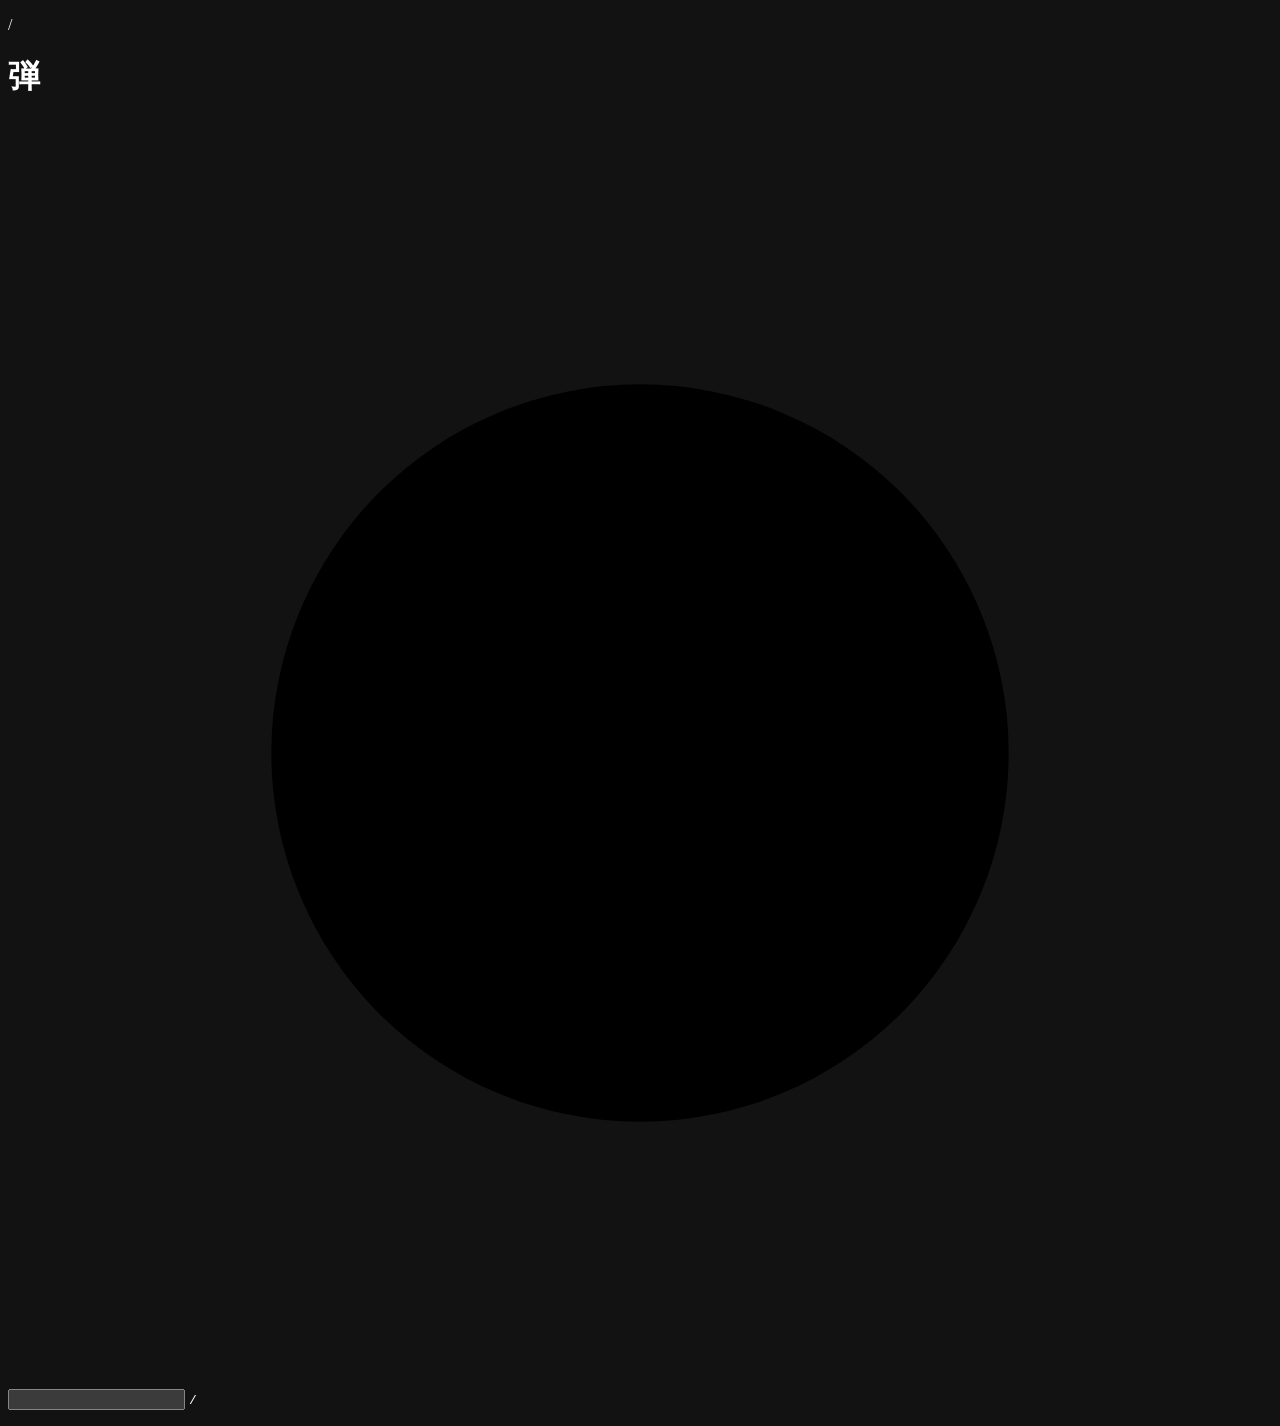
==== wiki.html @ c0fb2116 "feat: wiki page with search, category filter and sticky TOC" ====
<!doctype html>
<html lang="id">
<head>
<meta charset="utf-8">
<meta name="viewport" content="width=device-width, initial-scale=1">
<title>Wiki · Sasaki Stopped a Bullet</title>
<meta name="description" content="Wiki fan Sasaki Stopped a Bullet: tema, simbolisme, trivia, produksi, dan hubungannya dengan karya Tatsuki Fujimoto lain.">
<meta name="theme-color" content="#07070a">
<meta name="color-scheme" content="dark">
<meta property="og:title" content="Wiki · 佐々木くんが銃弾止めた">
<meta property="og:image" content="assets/img/kv-1080.webp">
<link rel="icon" href="assets/favicon.svg" type="image/svg+xml">
<link rel="preconnect" href="https://fonts.googleapis.com">
<link rel="preconnect" href="https://fonts.gstatic.com" crossorigin>
<link href="https://fonts.googleapis.com/css2?family=Barlow+Condensed:wght@600;700;800&family=Barlow:ital,wght@0,400;0,500;0,600;1,400&family=Dela+Gothic+One&family=JetBrains+Mono:wght@500&display=swap" rel="stylesheet">
<link rel="stylesheet" href="css/style.css?v=2">
<script type="module" src="js/main.js?v=2"></script>
</head>
<body data-page="wiki" data-spoiler="0">

<div id="chrome-top"></div>

<main id="main" class="wiki">
  <header class="wiki__hero">
    <div class="wrap">
      <p class="eyebrow"><a href="index.html" data-i18n="wiki.back"></a> / <span data-i18n="wiki.label"></span></p>
      <h1 class="h1"><span data-i18n="wiki.title"></span> <span class="wiki__jp" lang="ja" aria-hidden="true">弾</span></h1>
      <p class="sec-head__lede" data-i18n="wiki.lede"></p>
      <div class="wsearch" role="search">
        <label class="sr-only" for="q" data-i18n="wiki.search"></label>
        <svg viewBox="0 0 24 24" aria-hidden="true"><circle cx="12" cy="12" r="7"/><path d="M12 2v5M12 17v5M2 12h5M17 12h5"/></svg>
        <input id="q" type="search" autocomplete="off" spellcheck="false" data-i18n-attr="placeholder:wiki.searchPh">
        <kbd aria-hidden="true">/</kbd>
      </div>
      <div class="chips" id="chips" role="group"></div>
      <p class="wiki__count muted" id="count" aria-live="polite"></p>
    </div>
  </header>

  <div class="wrap wiki__layout">
    <aside class="wtoc" aria-labelledby="toc-h">
      <p class="eyebrow" id="toc-h" data-i18n="wiki.toc"></p>
      <ol id="toc"></ol>
    </aside>
    <div class="wiki__articles" id="articles"></div>
  </div>
</main>

<div id="chrome-bottom"></div>
<noscript><p style="padding:2rem;color:#fff;background:#000">Situs ini membutuhkan JavaScript. This site needs JavaScript.</p></noscript>
</body>
</html>
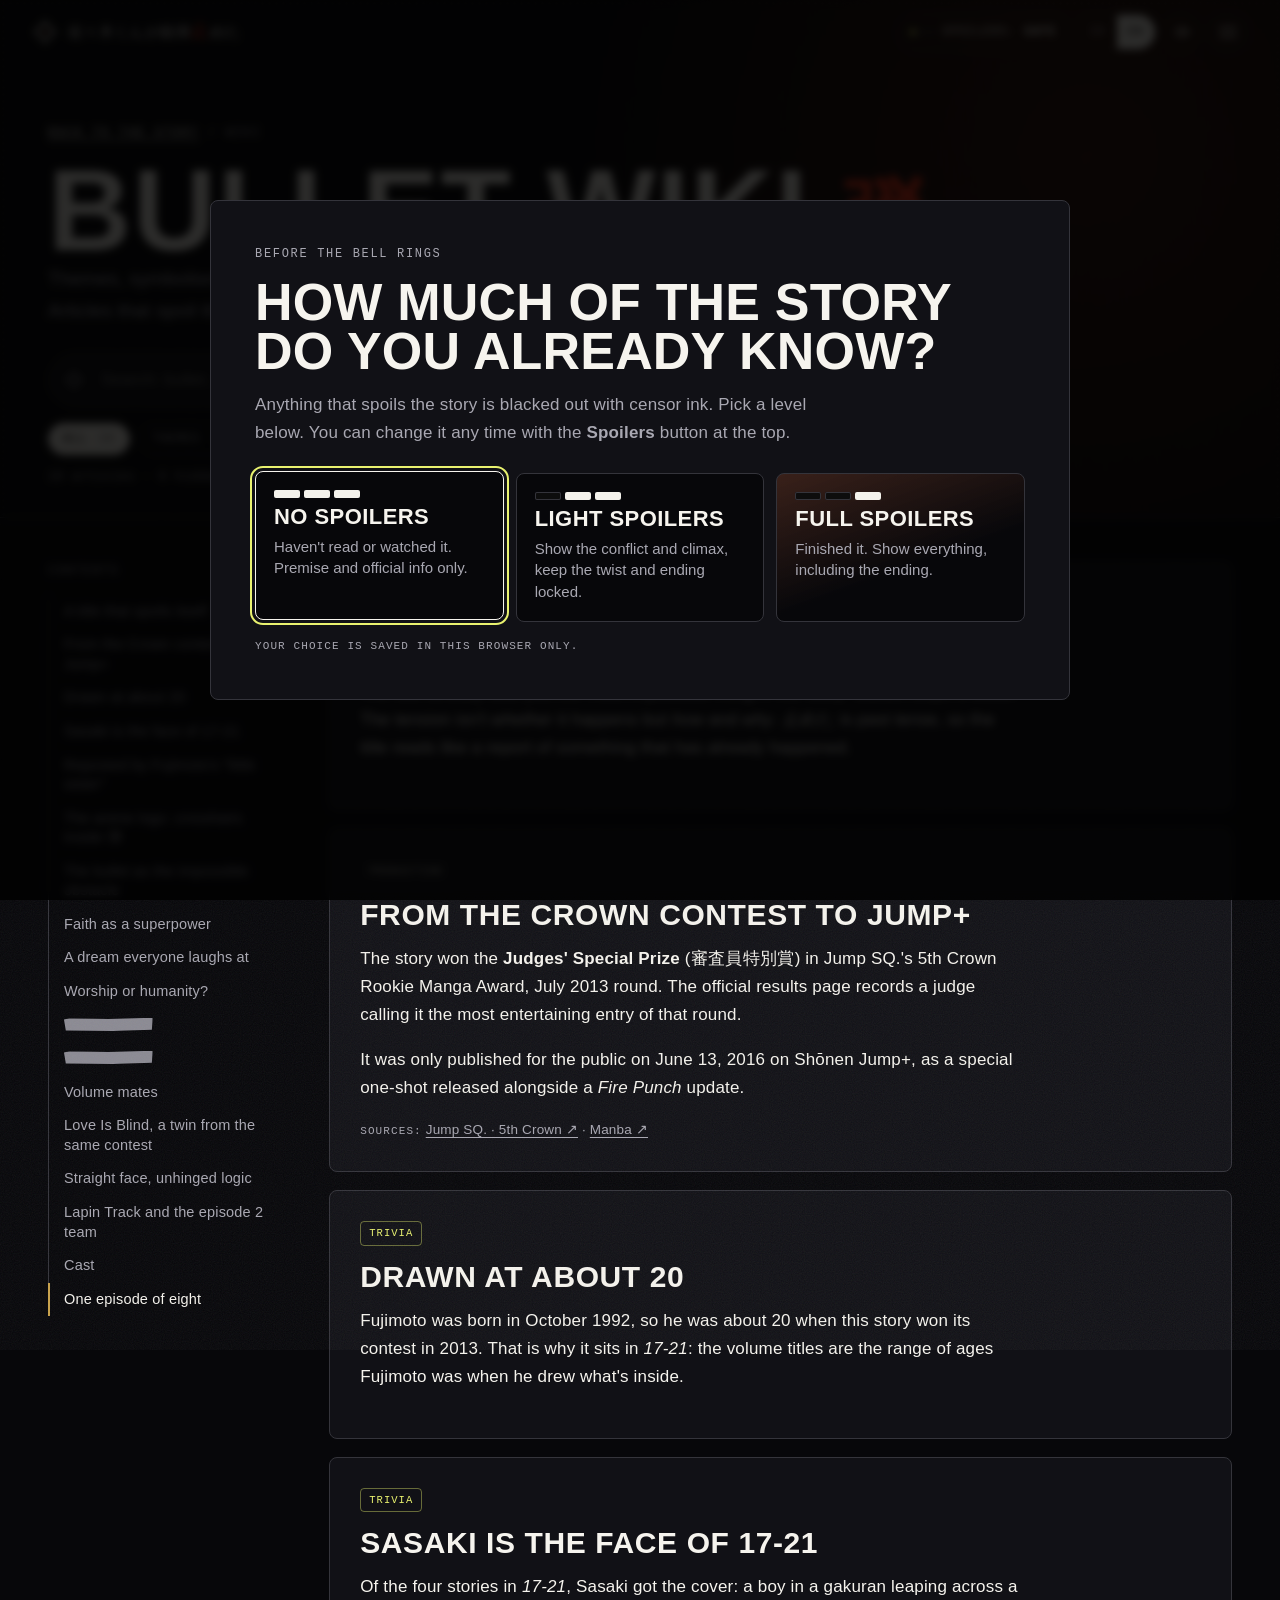
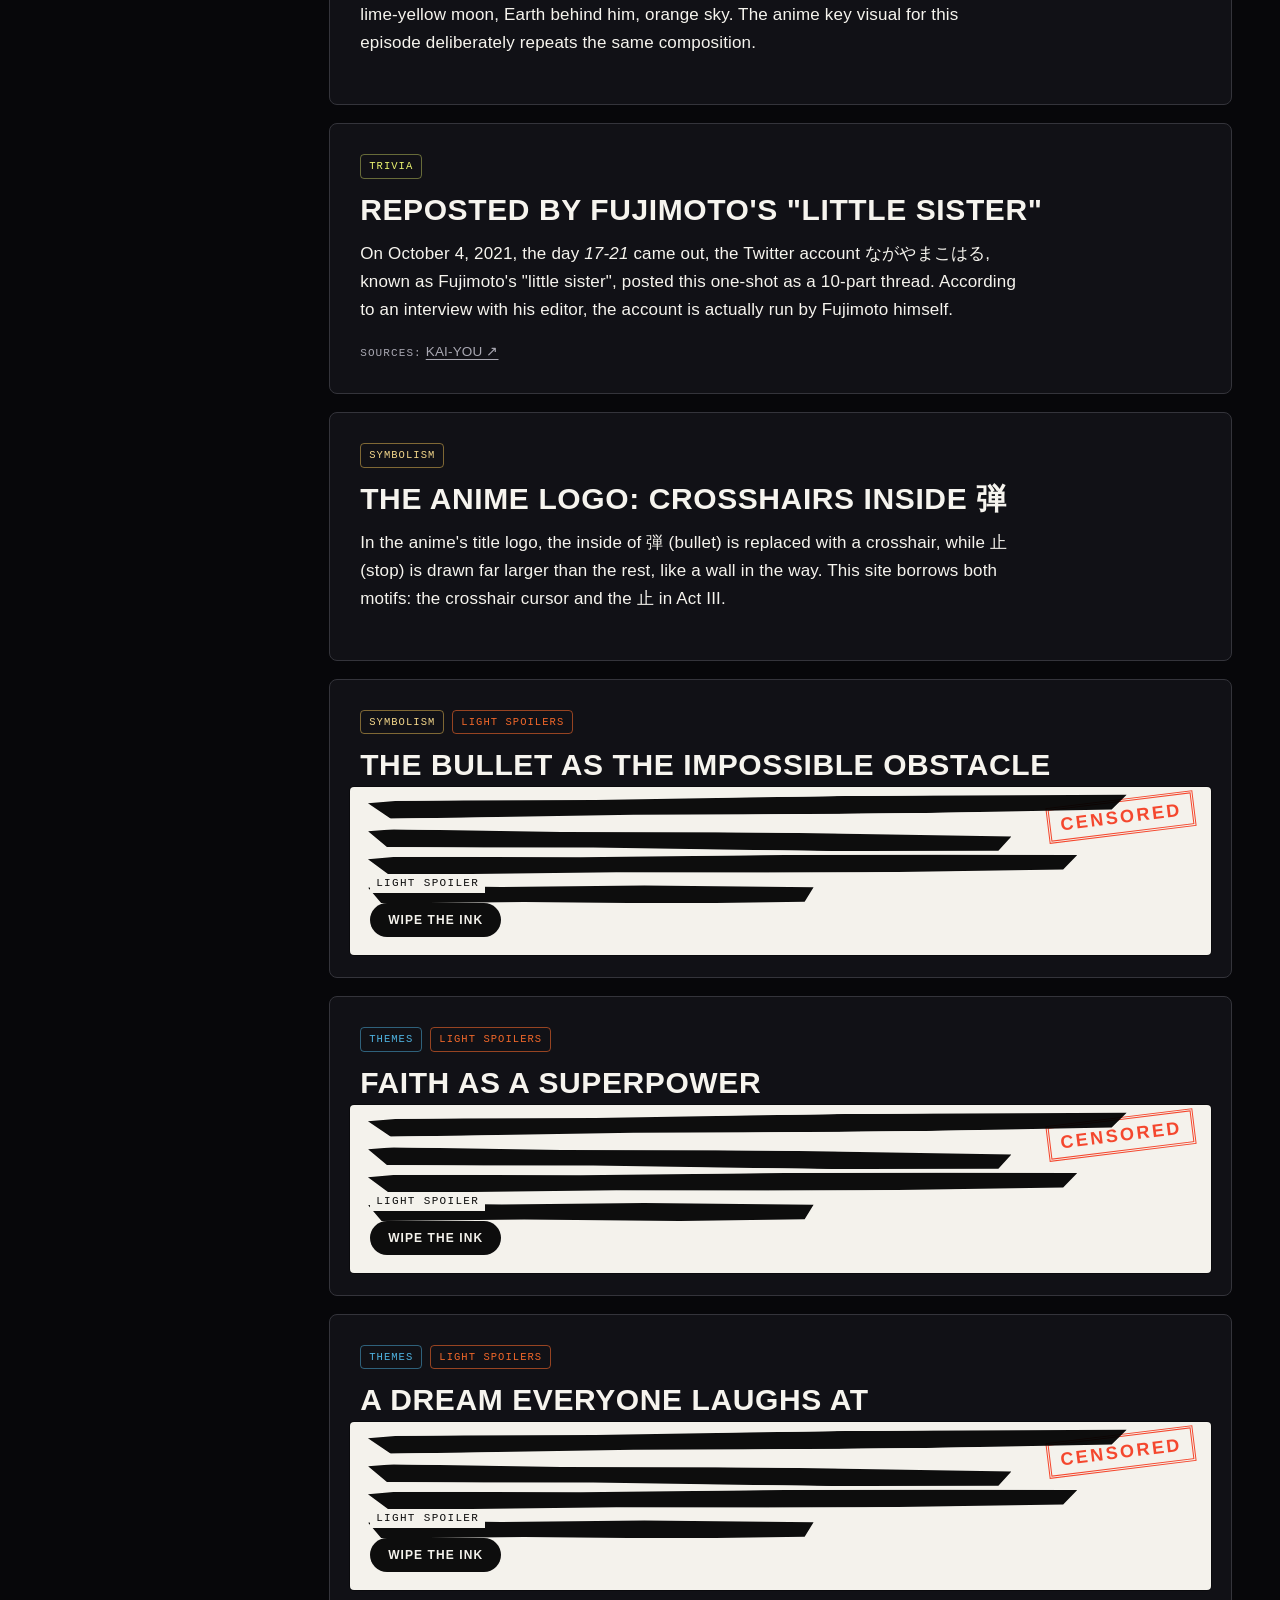
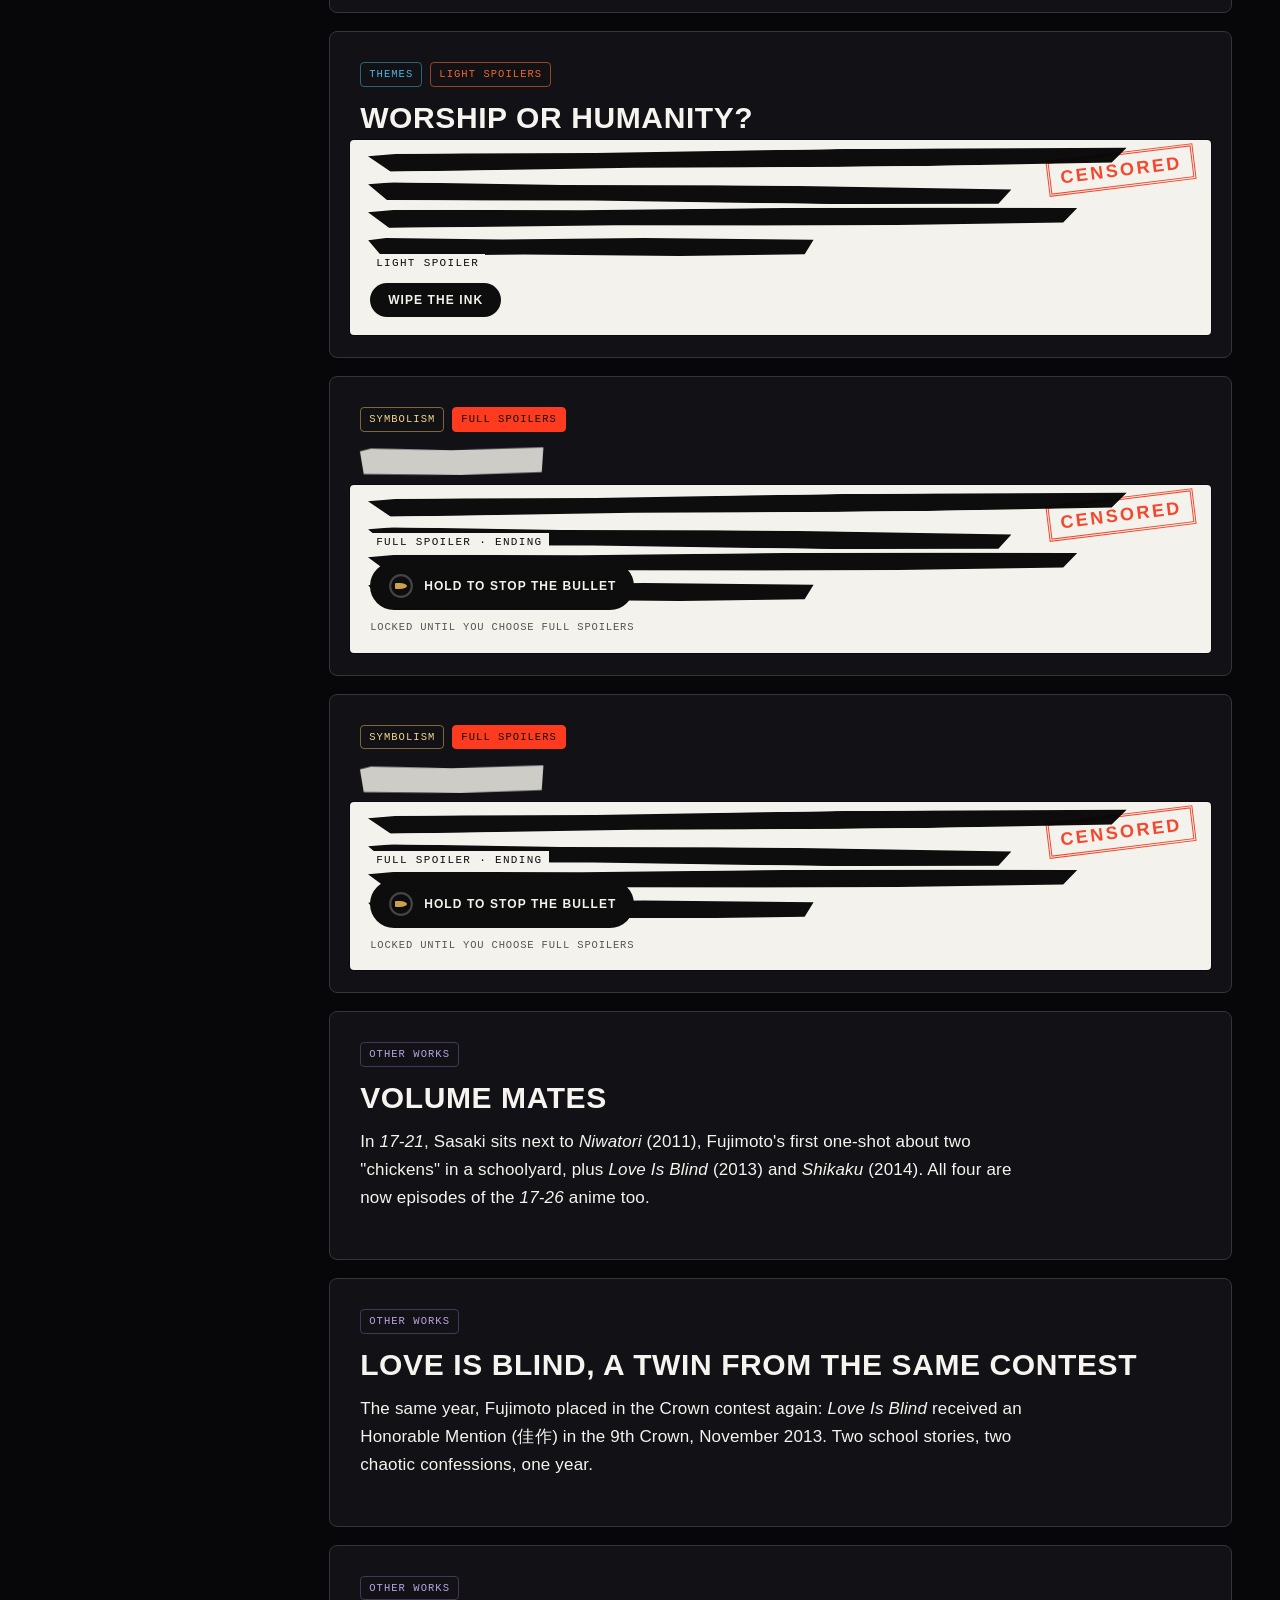
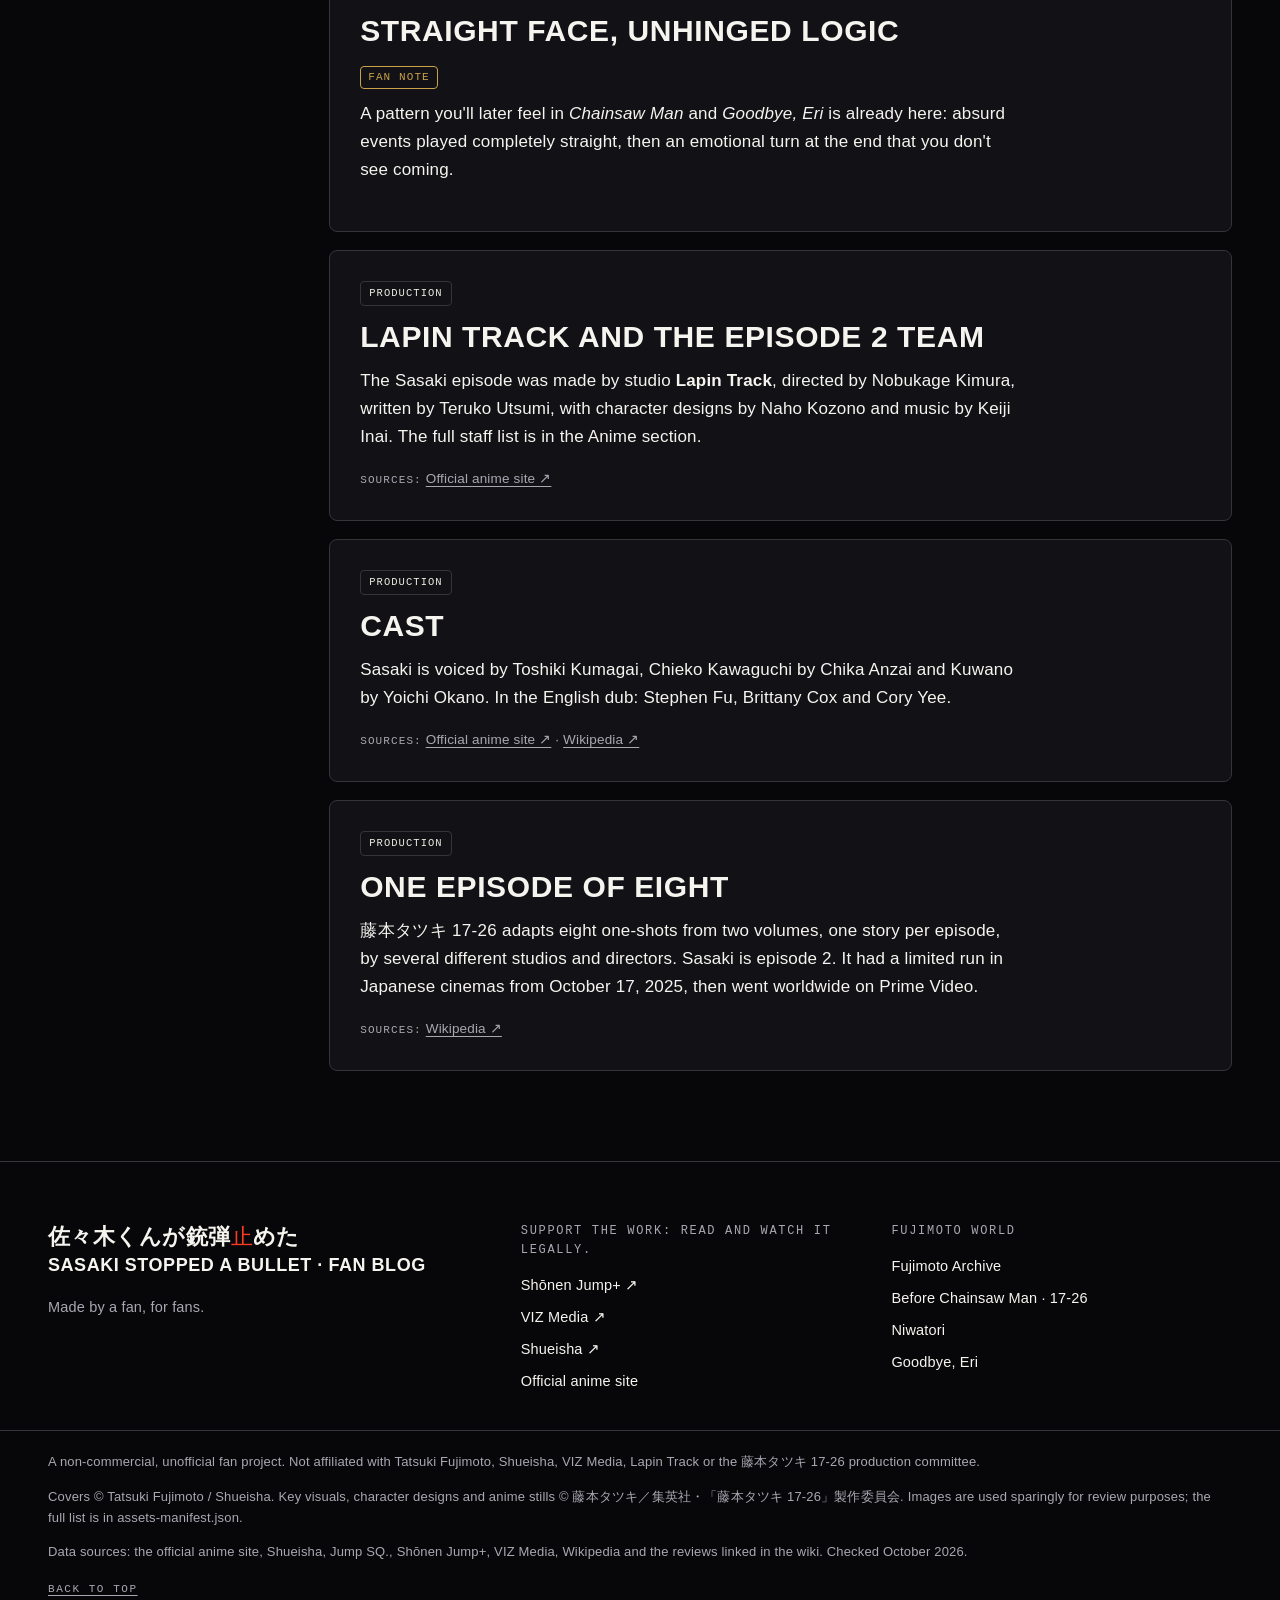
==== commit 3ab3298a: "feat: fill scene strip with official anime press stills" ====
--- a/wiki.html
+++ b/wiki.html
@@ -13,8 +13,8 @@
 <link rel="preconnect" href="https://fonts.googleapis.com">
 <link rel="preconnect" href="https://fonts.gstatic.com" crossorigin>
 <link href="https://fonts.googleapis.com/css2?family=Barlow+Condensed:wght@600;700;800&family=Barlow:ital,wght@0,400;0,500;0,600;1,400&family=Dela+Gothic+One&family=JetBrains+Mono:wght@500&display=swap" rel="stylesheet">
-<link rel="stylesheet" href="css/style.css?v=2">
-<script type="module" src="js/main.js?v=2"></script>
+<link rel="stylesheet" href="css/style.css?v=3">
+<script type="module" src="js/main.js?v=3"></script>
 </head>
 <body data-page="wiki" data-spoiler="0">
 
--- a/css/style.css
+++ b/css/style.css
@@ -0,0 +1,881 @@
+/* =====================================================================
+   Sasaki Stopped a Bullet · fan blog
+   Design: DESIGN.md (SpaceX base + 17-21 cover palette, "one bullet")
+   ===================================================================== */
+
+/* ---------- tokens ---------- */
+:root {
+  --night: #07070a;
+  --night-soft: #111116;
+  --night-2: #18181f;
+  --hairline: #34343b;
+  --white: #f6f4ee;
+  --mute: #a9a8b2;
+  --chalkboard: #1f3a2e;
+  --chalkboard-2: #183126;
+  --chalk: #ecebdf;
+  --orange: #f0672a;
+  --orange-deep: #d9541c;
+  --moon: #e9f26f;
+  --earth-blue: #4fb2e0;
+  --earth-green: #4c9a3a;
+  --gakuran: #4b3a63;
+  --brass: #c9a24a;
+  --brass-hi: #f3d68a;
+  --flash: #ff3b1f;
+  --ink: #0d0d0d;
+  --paper: #f4f2ec;
+
+  --f-display: "Barlow Condensed", "Arial Narrow", Arial, sans-serif;
+  --f-body: "Barlow", Arial, Verdana, sans-serif;
+  --f-jp: "Dela Gothic One", "Hiragino Kaku Gothic ProN", "Yu Gothic", sans-serif;
+  --f-jp-text: "Hiragino Sans", "Yu Gothic UI", "Yu Gothic", Meiryo, "Noto Sans JP", sans-serif;
+  --f-mono: "JetBrains Mono", ui-monospace, Consolas, monospace;
+
+  --ease: cubic-bezier(.2, .7, .2, 1);
+  --header-h: 64px;
+  --wrap: 1200px;
+  --pad: clamp(20px, 5vw, 48px);
+
+  /* custom cursors: crosshair (default) and reticle-with-dot (interactive) */
+  --cur: url("data:image/svg+xml,%3Csvg xmlns='http://www.w3.org/2000/svg' width='32' height='32' viewBox='0 0 32 32'%3E%3Cg fill='none' stroke='%23000' stroke-width='3.5'%3E%3Ccircle cx='16' cy='16' r='8'/%3E%3Cpath d='M16 2v8M16 22v8M2 16h8M22 16h8'/%3E%3C/g%3E%3Cg fill='none' stroke='%23fff' stroke-width='1.5'%3E%3Ccircle cx='16' cy='16' r='8'/%3E%3Cpath d='M16 2v8M16 22v8M2 16h8M22 16h8'/%3E%3C/g%3E%3C/svg%3E") 16 16, crosshair;
+  --cur-hot: url("data:image/svg+xml,%3Csvg xmlns='http://www.w3.org/2000/svg' width='32' height='32' viewBox='0 0 32 32'%3E%3Cg fill='none' stroke='%23000' stroke-width='3.5'%3E%3Ccircle cx='16' cy='16' r='10'/%3E%3Cpath d='M16 1v6M16 25v6M1 16h6M25 16h6'/%3E%3C/g%3E%3Cg fill='none' stroke='%23e9f26f' stroke-width='1.6'%3E%3Ccircle cx='16' cy='16' r='10'/%3E%3Cpath d='M16 1v6M16 25v6M1 16h6M25 16h6'/%3E%3C/g%3E%3Ccircle cx='16' cy='16' r='2.6' fill='%23ff3b1f' stroke='%23000'/%3E%3C/svg%3E") 16 16, pointer;
+}
+
+/* ---------- base ---------- */
+*, *::before, *::after { box-sizing: border-box; }
+html { -webkit-text-size-adjust: 100%; scroll-behavior: smooth; scroll-padding-top: calc(var(--header-h) + 12px); }
+@media (pointer: fine) { html { cursor: var(--cur); } a, button, [role="tab"], label, summary, .cmp__range { cursor: var(--cur-hot); } }
+body {
+  margin: 0; background: var(--night); color: var(--white);
+  font: 400 17px/1.65 var(--f-body); letter-spacing: .01em;
+  overflow-x: hidden; text-rendering: optimizeLegibility; -webkit-font-smoothing: antialiased;
+}
+img { max-width: 100%; height: auto; display: block; }
+a { color: inherit; text-decoration-thickness: 1px; text-underline-offset: 3px; }
+button { font: inherit; color: inherit; background: none; border: 0; padding: 0; }
+h1, h2, h3, h4 { margin: 0; font-weight: 700; }
+p { margin: 0 0 1em; }
+dialog { color: inherit; }
+::selection { background: var(--moon); color: var(--ink); }
+:focus-visible { outline: 2px solid var(--moon); outline-offset: 3px; border-radius: 2px; }
+[lang="ja"] { font-family: var(--f-jp-text); letter-spacing: .02em; }
+/* display Japanese (logo, SFX, numerals) uses Dela Gothic One; inline text uses system JP fonts */
+.logo, .brand__jp, .sfx, .act__num [lang="ja"], .panel__sfx, .freeze__stop, .board__l1, .wiki__jp, .foot__brand [lang="ja"], .intro [lang="ja"] { font-family: var(--f-jp); }
+html.intro-on body { overflow: hidden; }
+html.js:not(.is-ready) main { visibility: hidden; }
+
+.sr-only { position: absolute; width: 1px; height: 1px; overflow: hidden; clip: rect(0 0 0 0); white-space: nowrap; }
+.skip { position: fixed; left: 12px; top: -60px; z-index: 300; background: var(--moon); color: var(--ink); padding: 10px 16px; font-weight: 700; border-radius: 4px; transition: top .2s; }
+.skip:focus { top: 12px; }
+.wrap { width: 100%; max-width: calc(var(--wrap) + var(--pad) * 2); margin-inline: auto; padding-inline: var(--pad); }
+.narrow { max-width: calc(760px + var(--pad) * 2); }
+.muted { color: var(--mute); }
+.small { font-size: 14px; }
+
+/* film grain over everything (static under reduced motion) */
+body::after {
+  content: ""; position: fixed; inset: -50%; z-index: 250; pointer-events: none; opacity: .075;
+  background-image: url("data:image/svg+xml,%3Csvg xmlns='http://www.w3.org/2000/svg' width='180' height='180'%3E%3Cfilter id='n'%3E%3CfeTurbulence type='fractalNoise' baseFrequency='.9' numOctaves='2' stitchTiles='stitch'/%3E%3C/filter%3E%3Crect width='100%25' height='100%25' filter='url(%23n)'/%3E%3C/svg%3E");
+  animation: grain 1s steps(4) infinite;
+}
+@keyframes grain { 0% { transform: translate(0, 0); } 25% { transform: translate(-3%, 2%); } 50% { transform: translate(2%, -3%); } 75% { transform: translate(-2%, -1%); } 100% { transform: translate(0, 0); } }
+
+/* ---------- type ---------- */
+.eyebrow { font: 500 12px/1.6 var(--f-mono); letter-spacing: .14em; text-transform: uppercase; color: var(--mute); margin: 0 0 14px; }
+.eyebrow a { color: var(--white); }
+.h1, .h2 { font-family: var(--f-display); text-transform: uppercase; font-weight: 800; letter-spacing: .015em; line-height: .92; }
+.h1 { font-size: clamp(52px, 9vw, 128px); }
+.h2 { font-size: clamp(40px, 6.5vw, 92px); margin-bottom: 20px; }
+.h3 { font: 700 clamp(22px, 2.4vw, 30px)/1.1 var(--f-display); text-transform: uppercase; letter-spacing: .02em; margin-bottom: 12px; }
+.h4 { font: 500 12px/1.6 var(--f-mono); letter-spacing: .14em; text-transform: uppercase; color: var(--brass); margin: 40px 0 14px; }
+.sec-head { max-width: 860px; margin-bottom: 48px; }
+.sec-head__lede { font-size: clamp(17px, 1.5vw, 20px); color: var(--mute); max-width: 62ch; }
+.sec-head--big .h2 { font-size: clamp(52px, 10vw, 150px); }
+
+/* ghost pill (SpaceX) */
+.btn-ghost {
+  display: inline-flex; align-items: center; gap: 10px; padding: 17px 26px; border: 1px solid currentColor; border-radius: 32px;
+  font: 700 13px/1 var(--f-body); letter-spacing: .09em; text-transform: uppercase; text-decoration: none;
+  transition: background-color .25s, color .25s;
+}
+.btn-ghost:hover { background: var(--white); color: var(--ink); }
+.btn-ghost--sm { padding: 11px 18px; font-size: 12px; }
+
+/* reveal */
+html.js .reveal { opacity: 0; transform: translateY(24px); transition: opacity .6s var(--ease) var(--d, 0ms), transform .6s var(--ease) var(--d, 0ms); }
+html.js .reveal.is-in { opacity: 1; transform: none; }
+
+/* ---------- the bullet (pure CSS) ---------- */
+.bullet {
+  display: block; width: 46px; height: 15px; position: relative;
+  background: linear-gradient(180deg, var(--brass-hi) 0%, var(--brass) 45%, #8a6a22 100%);
+  border-radius: 2px 60% 60% 2px / 2px 50% 50% 2px;
+  box-shadow: inset -6px 0 0 -3px rgba(0,0,0,.08);
+}
+.bullet::before { content: ""; position: absolute; left: 30%; top: 0; bottom: 0; width: 2px; background: rgba(0,0,0,.28); }
+.bullet--xl { width: 92px; height: 30px; }
+
+/* =====================================================================
+   HEADER
+   ===================================================================== */
+.top {
+  position: fixed; inset: 0 0 auto; z-index: 90; height: var(--header-h);
+  display: flex; align-items: center; gap: 20px; padding-inline: clamp(14px, 3vw, 32px);
+  transition: background-color .3s, border-color .3s; border-bottom: 1px solid transparent;
+}
+.top.is-solid, body.menu-open .top { background: rgba(7, 7, 10, .88); border-bottom-color: var(--hairline); backdrop-filter: blur(8px); }
+.brand { display: flex; align-items: center; gap: 10px; text-decoration: none; white-space: nowrap; }
+.ico-cross { width: 26px; height: 26px; fill: none; stroke: var(--white); stroke-width: 1.6; flex: none; transition: transform .5s var(--ease); }
+.ico-cross .dot { fill: var(--flash); stroke: none; }
+.brand:hover .ico-cross { transform: rotate(90deg); }
+.brand__jp { font-size: 15px; }
+.brand__jp b { color: var(--flash); font-weight: 400; font-size: 1.25em; }
+.brand__en { display: none; }
+
+.nav { display: flex; align-items: center; gap: 22px; margin-left: auto; }
+.nav ol, .nav ul { list-style: none; margin: 0; padding: 0; display: flex; gap: 18px; }
+.nav__acts { counter-reset: act; }
+.nav__acts li { counter-increment: act; }
+.nav__acts a::before { content: counter(act, upper-roman) " "; color: var(--brass); }
+.nav a, .nav__world-btn {
+  white-space: nowrap;
+  font: 700 13px/1 var(--f-body); letter-spacing: .1em; text-transform: uppercase; text-decoration: none; padding: 8px 0;
+  border-bottom: 1px solid transparent; transition: border-color .2s, color .2s;
+}
+.nav a:hover, .nav a[aria-current] { border-bottom-color: var(--white); }
+.nav__refs { padding-left: 18px !important; border-left: 1px solid var(--hairline); }
+.nav__world { position: relative; }
+.world-pop {
+  position: absolute; right: 0; top: calc(100% + 12px); min-width: 250px; display: block !important;
+  background: var(--night-soft); border: 1px solid var(--hairline); border-radius: 8px; padding: 8px !important;
+}
+.world-pop[hidden] { display: none !important; }
+.world-pop a { display: block; padding: 10px 12px; border-radius: 4px; border: 0; }
+.world-pop a:hover { background: var(--night-2); }
+
+.tools { display: flex; align-items: center; gap: 8px; }
+.tool { display: inline-flex; align-items: center; gap: 8px; height: 36px; padding: 0 12px; border: 1px solid var(--hairline); border-radius: 32px; font: 500 12px/1 var(--f-mono); text-transform: uppercase; letter-spacing: .08em; transition: border-color .2s, background-color .2s; }
+.tool:hover { border-color: var(--white); }
+.tool__dots { display: inline-flex; gap: 3px; }
+.tool__dots i { width: 6px; height: 6px; border-radius: 50%; background: var(--hairline); }
+.tool--spoiler[data-level="0"] .tool__dots i:nth-child(1),
+.tool--spoiler[data-level="1"] .tool__dots i:nth-child(-n+2),
+.tool--spoiler[data-level="2"] .tool__dots i { background: var(--flash); }
+.tool--spoiler[data-level="0"] .tool__dots i:nth-child(1) { background: var(--moon); }
+.tool--sound { width: 36px; padding: 0; justify-content: center; }
+.tool--sound svg { width: 18px; height: 18px; fill: none; stroke: currentColor; stroke-width: 1.6; stroke-linejoin: round; }
+.tool--sound .wave { display: none; }
+.tool--sound.is-on .wave { display: block; }
+.tool--sound.is-on .mute { display: none; }
+.tool--sound.is-on { border-color: var(--brass); color: var(--brass); }
+.lang { display: inline-flex; border: 1px solid var(--hairline); border-radius: 32px; overflow: hidden; height: 36px; }
+.lang button { padding: 0 11px; font: 500 12px/1 var(--f-mono); letter-spacing: .08em; color: var(--mute); }
+.lang button[aria-pressed="true"] { background: var(--white); color: var(--ink); }
+.tool--menu { display: none; width: 40px; padding: 0; justify-content: center; }
+.burger { display: grid; gap: 6px; width: 18px; }
+.burger i { height: 2px; background: currentColor; transition: transform .3s var(--ease); }
+body.menu-open .burger i:first-child { transform: translateY(4px) rotate(45deg); }
+body.menu-open .burger i:last-child { transform: translateY(-4px) rotate(-45deg); }
+
+/* =====================================================================
+   SPOILER GATE + CENSOR INK
+   ===================================================================== */
+.gate { border: 0; padding: 0; background: transparent; max-width: min(860px, calc(100vw - 24px)); width: 100%; }
+.gate::backdrop { background: rgba(0, 0, 0, .82); backdrop-filter: blur(4px); }
+.gate__card { background: var(--night-soft); border: 1px solid var(--hairline); border-radius: 8px; padding: clamp(22px, 4vw, 44px); }
+.gate h2 { font: 800 clamp(30px, 4.4vw, 52px)/.95 var(--f-display); text-transform: uppercase; margin-bottom: 14px; }
+.gate__lede { color: var(--mute); max-width: 60ch; }
+.gate__opts { display: grid; grid-template-columns: repeat(3, 1fr); gap: 12px; margin: 26px 0 16px; }
+.gate__opt {
+  text-align: left; display: grid; gap: 8px; align-content: start; padding: 18px; border: 1px solid var(--hairline); border-radius: 8px;
+  background: var(--night); transition: border-color .2s, transform .2s var(--ease);
+}
+.gate__opt:hover, .gate__opt:focus-visible { border-color: var(--white); transform: translateY(-2px); }
+.gate__opt b { font: 700 22px/1 var(--f-display); text-transform: uppercase; letter-spacing: .02em; }
+.gate__opt span:last-child { color: var(--mute); font-size: 15px; line-height: 1.45; }
+.gate__opt[aria-current="true"] { border-color: var(--moon); box-shadow: inset 0 0 0 1px var(--moon); }
+.gate__opt--2 { background: linear-gradient(160deg, rgba(240, 103, 42, .18), var(--night) 60%); }
+.gate__meter { display: flex; gap: 4px; }
+.gate__meter i { width: 26px; height: 8px; border-radius: 2px; background: var(--paper); }
+.gate__meter i.on { background: var(--ink); box-shadow: inset 0 0 0 1px var(--hairline); }
+.gate__note { font: 500 11px/1.6 var(--f-mono); letter-spacing: .1em; text-transform: uppercase; color: var(--mute); margin: 0; }
+
+/* block censor: a redacted paper card laid over the hidden text */
+.sp { position: relative; }
+.sp.is-locked { min-height: 9.5rem; }
+.sp.is-locked > .sp__body { visibility: hidden; }
+.sp__cover {
+  position: absolute; inset: -8px -10px; z-index: 2; border-radius: 4px; overflow: hidden;
+  background: var(--paper); color: var(--ink); padding: 18px 20px;
+  display: flex; flex-direction: column; justify-content: flex-end; align-items: flex-start; gap: 10px;
+  box-shadow: 0 0 0 1px rgba(0,0,0,.4);
+}
+.sp__cover[hidden] { display: none; }
+.sp__bars { position: absolute; inset: 14px 18px 64px; display: grid; gap: 10px; align-content: start; pointer-events: none; }
+.sp__bars i {
+  display: block; height: 18px; background: var(--ink); transform-origin: left center;
+  clip-path: polygon(0 12%, 4% 0, 30% 8%, 62% 0, 100% 10%, 98% 90%, 70% 100%, 35% 92%, 3% 100%);
+  transition: transform .45s var(--ease);
+}
+.sp__bars i:nth-child(1) { width: 92%; transform: rotate(-.6deg); }
+.sp__bars i:nth-child(2) { width: 78%; transform: rotate(.5deg); }
+.sp__bars i:nth-child(3) { width: 86%; transform: rotate(-.3deg); }
+.sp__bars i:nth-child(4) { width: 54%; }
+.sp__stamp {
+  position: absolute; right: 16px; top: 12px; font: 800 18px/1 var(--f-display); letter-spacing: .14em; color: var(--flash);
+  border: 3px double var(--flash); padding: 6px 10px; transform: rotate(-7deg); opacity: .92; mix-blend-mode: multiply;
+}
+.sp__tag { position: relative; font: 500 11px/1 var(--f-mono); letter-spacing: .12em; text-transform: uppercase; background: var(--paper); padding: 4px 6px; }
+.sp__btn {
+  position: relative; display: inline-flex; align-items: center; gap: 10px; padding: 11px 18px; border-radius: 32px;
+  background: var(--ink); color: var(--paper); font: 700 12px/1 var(--f-body); letter-spacing: .09em; text-transform: uppercase;
+  user-select: none; -webkit-user-select: none; touch-action: none;
+}
+.sp__btn:hover { background: #2a2a2a; }
+.sp__ring { position: relative; width: 26px; height: 26px; flex: none; }
+.sp__ring svg { width: 100%; height: 100%; transform: rotate(-90deg); fill: none; stroke-width: 3; }
+.sp__ring circle { stroke: #444; }
+.sp__ring .sp__ring-fill { stroke: var(--moon); stroke-dasharray: 95; stroke-dashoffset: 95; }
+.sp__btn.is-holding .sp__ring-fill { transition: stroke-dashoffset var(--hold, 1200ms) linear; stroke-dashoffset: 0; }
+.sp__bullet { position: absolute; left: 7px; top: 10px; width: 12px; height: 6px; background: var(--brass); border-radius: 1px 60% 60% 1px / 1px 50% 50% 1px; }
+.sp__btn.is-holding .sp__bullet { animation: tremble .08s linear infinite; }
+.sp__hint { position: relative; font: 500 10.5px/1.4 var(--f-mono); letter-spacing: .08em; text-transform: uppercase; color: #555; }
+.sp.is-wiping .sp__bars i { transform: scaleX(0) !important; transform-origin: right center; }
+.sp.is-wiping .sp__bars i:nth-child(2) { transition-delay: 60ms; }
+.sp.is-wiping .sp__bars i:nth-child(3) { transition-delay: 120ms; }
+.sp.is-wiping .sp__bars i:nth-child(4) { transition-delay: 180ms; }
+.sp.is-wiping .sp__cover { transition: opacity .3s .25s; opacity: 0; }
+.sp__body:focus { outline: none; }
+
+/* inline redaction bar for JS-rendered strings */
+.redact { display: inline-block; width: var(--len, 10ch); max-width: 100%; height: .9em; vertical-align: -.08em; background: currentColor; opacity: .82; border-radius: 1px; transform: rotate(-.4deg);
+  clip-path: polygon(0 10%, 6% 0, 50% 8%, 100% 0, 99% 92%, 55% 100%, 2% 94%); }
+
+/* uses the individual `translate` property so it never fights a transform */
+@keyframes tremble { 0%,100% { translate: 0 0; } 25% { translate: .8px -.6px; } 50% { translate: -.6px .8px; } 75% { translate: .6px .5px; } }
+
+/* =====================================================================
+   INTRO
+   ===================================================================== */
+.intro { position: fixed; inset: 0; z-index: 200; display: grid; place-items: center; color: var(--white); pointer-events: auto; }
+.intro__half { position: absolute; left: 0; right: 0; height: 50.5%; background: var(--night); transition: transform .85s var(--ease); }
+.intro__half--a { top: 0; }
+.intro__half--b { bottom: 0; }
+.intro__hud { position: relative; text-align: center; font: 500 12px/1.6 var(--f-mono); letter-spacing: .16em; transition: opacity .3s; }
+.intro__frame { color: var(--brass); font-weight: 500; }
+.intro__cross { display: block; width: 120px; height: 120px; margin: 22px auto; fill: none; stroke: var(--white); stroke-width: 1.2; transition: transform .6s var(--ease); animation: spin 2.4s linear infinite; }
+.intro__line { font: 400 italic 18px/1.4 var(--f-body); letter-spacing: .02em; text-transform: none; color: var(--mute); }
+.intro__flash { position: absolute; inset: 0; background: radial-gradient(circle at 50% 50%, #fff 0%, var(--flash) 18%, transparent 60%); opacity: 0; pointer-events: none; }
+.intro.is-shot .intro__flash { animation: muzzle .5s ease-out; }
+.intro.is-shot .intro__cross { transform: scale(.25); }
+.intro__skip { position: absolute; right: 22px; bottom: 22px; font: 500 12px/1 var(--f-mono); letter-spacing: .14em; text-transform: uppercase; padding: 10px 14px; border: 1px solid var(--hairline); border-radius: 32px; }
+.intro.is-out { pointer-events: none; }
+.intro.is-out .intro__half--a { transform: translateY(-101%); }
+.intro.is-out .intro__half--b { transform: translateY(101%); }
+.intro.is-out .intro__hud, .intro.is-out .intro__skip { opacity: 0; }
+@keyframes muzzle { 0% { opacity: 1; } 100% { opacity: 0; } }
+@keyframes spin { to { transform: rotate(360deg); } }
+
+/* =====================================================================
+   STORY RAIL (timeline that follows scroll)
+   ===================================================================== */
+.rail { position: fixed; right: 16px; top: 50%; transform: translateY(-50%); z-index: 70; height: min(60vh, 520px); width: 22px; }
+.rail__track { position: absolute; left: 10px; top: 0; bottom: 0; width: 2px; background: var(--hairline); }
+.rail__fill { position: absolute; inset: 0 0 auto; height: calc(var(--prog, 0) * 100%); background: var(--brass); }
+.rail__bullet { position: absolute; left: 50%; top: calc(var(--prog, 0) * 100%); width: 22px; height: 8px; margin: -4px 0 0 -11px; transform: rotate(90deg);
+  background: linear-gradient(180deg, var(--brass-hi), var(--brass) 50%, #8a6a22); border-radius: 1px 60% 60% 1px / 1px 50% 50% 1px; }
+.rail__list { list-style: none; margin: 0; padding: 0; position: absolute; inset: 0; display: flex; flex-direction: column; justify-content: space-between; z-index: 1; }
+.rail__beat { display: block; position: relative; width: 22px; height: 14px; }
+.rail__beat i { position: absolute; left: 6px; top: 2px; width: 10px; height: 10px; border-radius: 50%; background: var(--night); border: 2px solid var(--hairline); transition: transform .3s var(--ease), border-color .3s, background-color .3s; }
+.rail__beat.is-past i { border-color: var(--brass); background: var(--brass); }
+.rail__beat[aria-current] i { border-color: var(--moon); background: var(--night); transform: scale(1.4); }
+.rail__beat span {
+  position: absolute; right: 30px; top: 50%; transform: translate(6px, -50%); white-space: nowrap; opacity: 0; pointer-events: none;
+  font: 500 11px/1 var(--f-mono); letter-spacing: .1em; text-transform: uppercase; background: var(--night-soft); border: 1px solid var(--hairline); padding: 7px 9px; border-radius: 4px;
+  transition: opacity .2s, transform .2s var(--ease);
+}
+.rail__beat:hover span, .rail__beat:focus-visible span, .rail__beat[aria-current] span { opacity: 1; transform: translate(0, -50%); }
+.rail:not(:hover) .rail__beat[aria-current] span { opacity: .0; }
+.rail:hover .rail__beat span { opacity: .9; transform: translate(0, -50%); }
+
+/* =====================================================================
+   HERO · FRAME 0
+   ===================================================================== */
+.hero { position: relative; min-height: 100svh; display: grid; grid-template-columns: 1fr minmax(0, 46%); align-items: center; overflow: hidden;
+  background:
+    radial-gradient(circle at 20% 80%, rgba(240,103,42,.16), transparent 50%),
+    radial-gradient(rgba(240,103,42,.22) 1px, transparent 1.6px) 0 0 / 7px 7px,
+    var(--night); }
+.hero__kv { position: relative; grid-column: 2; grid-row: 1; height: 100%; min-height: 100svh; }
+.hero__kv img { position: absolute; inset: 0; width: 100%; height: 100%; object-fit: cover; object-position: 50% 20%; }
+.hero__kv::before { content: ""; position: absolute; inset: 0 auto 0 -1px; width: 120px; background: linear-gradient(90deg, var(--night), transparent); z-index: 1; }
+.hero__credit { position: absolute; right: 12px; bottom: 10px; z-index: 2; font: 500 10px/1.3 var(--f-mono); color: rgba(255,255,255,.75); text-shadow: 0 1px 2px #000; max-width: 70%; text-align: right; }
+.hero__copy { grid-column: 1; grid-row: 1; position: relative; z-index: 2; padding-top: calc(var(--header-h) + 40px); padding-bottom: 80px; max-width: 760px; margin-left: max(var(--pad), calc((100vw - var(--wrap)) / 2)); margin-right: 0; padding-left: 0; }
+.hero__title { margin: 0 0 22px; }
+.logo { display: flex; flex-wrap: wrap; align-items: flex-end; font-size: clamp(44px, 7vw, 112px); line-height: 1.02; letter-spacing: 0; color: var(--white); }
+.logo__br { flex-basis: 100%; height: 0; }
+.logo__kun { font-size: .38em; background: var(--white); color: var(--ink); border-radius: 50%; padding: .35em .28em; margin: 0 .08em .3em; line-height: 1; transform: rotate(-6deg); }
+.logo__dan { position: relative; display: inline-block; }
+.logo__reticle { position: absolute; left: 50%; top: 52%; width: .5em; height: .5em; margin: -.25em 0 0 -.25em; border: .06em solid var(--flash); border-radius: 50%; animation: spin 6s linear infinite; }
+.logo__reticle::before, .logo__reticle::after { content: ""; position: absolute; background: var(--flash); }
+.logo__reticle::before { left: 50%; top: -35%; bottom: -35%; width: .05em; margin-left: -.025em; }
+.logo__reticle::after { top: 50%; left: -35%; right: -35%; height: .05em; margin-top: -.025em; }
+.logo__stop { font-size: 1.7em; line-height: .8; color: var(--flash); margin: 0 .02em -.06em; text-shadow: .04em .04em 0 var(--ink); }
+.hero__en { display: block; margin-top: 18px; font: 800 clamp(30px, 4.2vw, 64px)/.92 var(--f-display); text-transform: uppercase; letter-spacing: .03em; }
+.hero__tag { font: 600 clamp(19px, 1.9vw, 24px)/1.35 var(--f-body); max-width: 34ch; }
+.hero__lede { color: var(--mute); max-width: 56ch; }
+.hero__cta { display: flex; flex-wrap: wrap; align-items: center; gap: 22px; margin-top: 26px; }
+.hero__meta { list-style: none; margin: 0; padding: 0; display: flex; flex-wrap: wrap; gap: 6px 16px; font: 500 11px/1.4 var(--f-mono); letter-spacing: .1em; text-transform: uppercase; color: var(--mute); }
+.hero__meta li::before { content: "▸ "; color: var(--brass); }
+.hero__bullet { position: absolute; z-index: 3; left: 51%; top: 30%; display: flex; align-items: center; flex-direction: row-reverse; animation: tremble .12s linear infinite; }
+.bullet__wake { width: 130px; height: 2px; margin-right: -2px; background: linear-gradient(90deg, transparent, rgba(243,214,138,.8)); box-shadow: 0 -6px 0 -0.5px rgba(243,214,138,.25), 0 6px 0 -0.5px rgba(243,214,138,.25); }
+.hero__scroll { position: absolute; left: 50%; bottom: 18px; transform: translateX(-50%); z-index: 3; display: flex; flex-direction: column; align-items: center; gap: 10px; font: 500 11px/1 var(--f-mono); letter-spacing: .16em; text-transform: uppercase; color: var(--mute); margin: 0; }
+.hero__scroll i { width: 1px; height: 36px; background: linear-gradient(var(--white), transparent); animation: drip 1.8s var(--ease) infinite; transform-origin: top; }
+@keyframes drip { 0% { transform: scaleY(0); } 60% { transform: scaleY(1); opacity: 1; } 100% { transform: scaleY(1); opacity: 0; } }
+
+/* =====================================================================
+   PANEL SHATTER between acts
+   ===================================================================== */
+.shatter { position: relative; height: clamp(90px, 16vh, 170px); overflow: hidden; }
+.shatter i { position: absolute; inset: 0; transition: transform 1s var(--ease), opacity 1s var(--ease); }
+.shatter i:nth-child(1) { clip-path: polygon(0 0, 54% 0, 40% 100%, 0 100%); }
+.shatter i:nth-child(2) { clip-path: polygon(54.6% 0, 80% 0, 70% 100%, 40.6% 100%); }
+.shatter i:nth-child(3) { clip-path: polygon(80.6% 0, 100% 0, 100% 100%, 70.6% 100%); }
+.shatter.is-in i:nth-child(1) { transform: translate(-18%, 30%) rotate(-5deg); opacity: 0; }
+.shatter.is-in i:nth-child(2) { transform: translate(0, 120%) rotate(7deg); opacity: 0; transition-delay: .06s; }
+.shatter.is-in i:nth-child(3) { transform: translate(20%, -30%) rotate(4deg); opacity: 0; transition-delay: .12s; }
+.shatter--chalk { background: var(--chalkboard); }
+.shatter--chalk i { background: var(--night); }
+.shatter--dark { background: var(--night); }
+.shatter--dark i { background: var(--night-soft); }
+.shatter--dark::after { content: ""; position: absolute; inset: 0; background: radial-gradient(circle at 70% 60%, rgba(255,59,31,.25), transparent 50%); }
+.shatter--orange { background: var(--orange); }
+.shatter--orange i { background: var(--night); }
+
+/* =====================================================================
+   ACTS (shared)
+   ===================================================================== */
+.act { position: relative; padding: clamp(70px, 10vw, 140px) 0; overflow: hidden; }
+.act__grid { display: grid; grid-template-columns: minmax(0, 1.05fr) minmax(0, .95fr); gap: clamp(28px, 4vw, 64px) clamp(28px, 5vw, 80px); align-items: start; }
+.act__head { grid-column: 1 / -1; }
+.act__num { display: flex; align-items: baseline; gap: 14px; margin: 0 0 6px; }
+.act__num span:first-child { font: 800 clamp(60px, 9vw, 130px)/.8 var(--f-display); color: transparent; -webkit-text-stroke: 2px currentColor; }
+.act__num span:last-child { font-size: clamp(20px, 2.4vw, 32px); opacity: .85; }
+.act__text { font-size: clamp(17px, 1.45vw, 20px); max-width: 60ch; }
+.act__text > * + * { margin-top: 18px; }
+
+/* Act I · chalkboard */
+.act--1 { background:
+    radial-gradient(ellipse at 20% 10%, rgba(255,255,255,.06), transparent 50%),
+    radial-gradient(ellipse at 80% 90%, rgba(255,255,255,.04), transparent 40%),
+    var(--chalkboard); color: var(--chalk); }
+.act--1 .eyebrow { color: rgba(236,235,223,.7); }
+.act--1 .act__num { color: var(--chalk); }
+.board { margin: 0; padding: 14px; background: #6b4a2b; border-radius: 6px; box-shadow: inset 0 0 0 2px #4d3420; transform: rotate(1deg); }
+.board__surface { position: relative; min-height: 260px; padding: 30px 28px 40px; background:
+    radial-gradient(ellipse at 30% 30%, rgba(255,255,255,.07), transparent 60%), var(--chalkboard-2);
+  border-radius: 2px; font-family: var(--f-display); color: var(--chalk); text-shadow: 0 0 1px rgba(255,255,255,.6), 1px 1px 0 rgba(255,255,255,.08); }
+.board__l1 { font-size: clamp(28px, 3vw, 40px); margin-bottom: 18px; }
+.board__l2 { font-size: clamp(20px, 2vw, 26px); font-style: italic; opacity: .85; margin: 0; }
+.board__l3 { font: 800 clamp(38px, 4.6vw, 64px)/1 var(--f-display); text-transform: uppercase; display: inline-block; border-bottom: 3px solid rgba(236,235,223,.7); padding-bottom: 4px; transform: rotate(-2deg); }
+.board__eraser { position: absolute; right: 22px; bottom: -6px; width: 70px; height: 18px; background: linear-gradient(#e2d9c6 50%, #3b3b45 50%); border-radius: 2px; }
+.act1__still { grid-column: 1 / -1; margin: 10px 0 0; max-width: 760px; }
+.act1__still img { border-radius: 8px; width: 100%; filter: saturate(.85); }
+.act1__still figcaption, .act2__kuwano figcaption, .act4__cover figcaption { font: 500 11px/1.5 var(--f-mono); letter-spacing: .05em; color: inherit; opacity: .7; margin-top: 8px; }
+
+/* Act II · the shot */
+.act--2 { background: var(--night); }
+.act--2 .act__num { color: var(--flash); }
+.act2__flash { position: absolute; inset: 0; pointer-events: none; opacity: 0; background: radial-gradient(circle at 72% 40%, #fff 0, rgba(255,59,31,.9) 12%, rgba(255,59,31,.25) 34%, transparent 60%); }
+.act--2.is-fired .act2__flash { animation: muzzle .9s ease-out; }
+.act--2.is-fired .act__grid { animation: shake .5s cubic-bezier(.36,.07,.19,.97); }
+@keyframes shake { 10%, 90% { transform: translate(-1px, 0); } 20%, 80% { transform: translate(3px, -1px); } 30%, 50%, 70% { transform: translate(-6px, 2px); } 40%, 60% { transform: translate(6px, -2px); } }
+.sfx { grid-column: 2; grid-row: 2; margin: 0; justify-self: center; align-self: center; font-size: clamp(110px, 20vw, 280px); line-height: .9; color: var(--flash); -webkit-text-stroke: 3px var(--white); transform: rotate(-12deg); text-shadow: 10px 10px 0 rgba(255,59,31,.25); }
+html.js .sfx.reveal { transform: rotate(-12deg) scale(.6); }
+html.js .sfx.reveal.is-in { transform: rotate(-12deg) scale(1); transition-timing-function: cubic-bezier(.3, 1.6, .5, 1); }
+.act2__kuwano { grid-column: 2; grid-row: 3; margin: -40px 0 0; justify-self: end; width: min(320px, 70%); }
+.act2__kuwano img { filter: grayscale(.9) contrast(1.15) brightness(.95); }
+
+/* =====================================================================
+   CAST
+   ===================================================================== */
+.cast { padding: clamp(80px, 10vw, 140px) 0; background: var(--night-soft); }
+.cards { list-style: none; margin: 0; padding: 0; display: grid; grid-template-columns: repeat(3, 1fr); gap: clamp(14px, 2vw, 28px); }
+.card { position: relative; perspective: 1400px; aspect-ratio: 3 / 4.3; }
+.card__inner { position: absolute; inset: 0; transform-style: preserve-3d; transition: transform .8s var(--ease); }
+@media (hover: hover) { .card:hover .card__inner { transform: rotateY(180deg); } }
+.card.is-flipped .card__inner { transform: rotateY(180deg); }
+@media (hover: hover) { .card.is-flipped:hover .card__inner { transform: rotateY(0deg); } }
+.card__face { position: absolute; inset: 0; backface-visibility: hidden; -webkit-backface-visibility: hidden; border-radius: 8px; overflow: hidden; border: 1px solid var(--hairline); }
+.card__front { background: var(--bg) center 30% / cover no-repeat, #f3f5c7; color: var(--ink); }
+.card__img { position: absolute; left: 50%; bottom: -12%; height: 108%; width: auto; max-width: none; transform: translateX(-50%); transition: transform .6s var(--ease); }
+.card__id { position: absolute; left: 0; right: 0; bottom: 0; padding: 18px; background: linear-gradient(transparent, rgba(7,7,10,.92) 45%); color: var(--white); }
+.card__no { font: 500 11px/1 var(--f-mono); letter-spacing: .14em; color: var(--brass); }
+.card__name { font: 800 clamp(30px, 3vw, 44px)/.95 var(--f-display); text-transform: uppercase; margin: 6px 0 2px; }
+.card__jp { font-size: 15px; margin: 0; opacity: .85; }
+.card__role { font: 500 11px/1.4 var(--f-mono); letter-spacing: .1em; text-transform: uppercase; color: var(--mute); margin: 6px 0 0; }
+.card__back { transform: rotateY(180deg); background:
+    radial-gradient(rgba(201,162,74,.14) 1px, transparent 1.6px) 0 0 / 6px 6px, var(--night); padding: 20px; display: flex; flex-direction: column; gap: 12px; }
+.card__icon { width: 64px; height: 64px; border-radius: 50%; border: 2px solid var(--brass); }
+.card__front-txt { font-weight: 600; margin: 0; line-height: 1.45; }
+.facts { list-style: none; margin: 0; padding: 0; display: grid; gap: 8px; font-size: 15px; line-height: 1.45; color: var(--mute); }
+.facts li { padding-left: 18px; position: relative; }
+.facts li::before { content: ""; position: absolute; left: 0; top: .55em; width: 9px; height: 4px; background: var(--brass); border-radius: 1px 60% 60% 1px / 1px 50% 50% 1px; }
+.facts li.is-red::before { background: var(--hairline); }
+.facts--lg { font-size: 17px; color: var(--white); margin: 18px 0; }
+.card__cv { font: 500 11px/1.5 var(--f-mono); letter-spacing: .06em; color: var(--mute); margin: auto 0 0; }
+.card__more { align-self: flex-start; }
+.card__flip { position: absolute; right: 10px; top: 10px; z-index: 3; width: 34px; height: 34px; border-radius: 50%; background: rgba(7,7,10,.75); border: 1px solid var(--hairline); font-size: 16px; }
+
+/* relationship map */
+.rel { margin-top: 70px; }
+.rel__map { position: relative; max-width: 640px; aspect-ratio: 100 / 80; margin: 24px auto 0; }
+.rel__map svg { position: absolute; inset: 0; width: 100%; height: 100%; overflow: visible; }
+.rel__edge { fill: none; stroke: var(--chalk); stroke-width: .45; vector-effect: non-scaling-stroke; stroke-width: 1.6px; }
+.rel__edge--1 { stroke: var(--brass); }
+.rel__edge--2 { stroke: var(--orange); }
+.rel__edge.is-locked { stroke: var(--hairline); stroke-dasharray: 5 5; }
+#arrow path { fill: var(--chalk); }
+#arrowL path { fill: var(--hairline); }
+.rel__label { position: absolute; transform: translate(-50%, -50%); font: 500 11.5px/1.2 var(--f-mono); letter-spacing: .04em; background: var(--night-soft); border: 1px solid var(--hairline); padding: 5px 8px; border-radius: 4px; white-space: nowrap; color: var(--white); }
+.rel__label.is-locked { color: var(--mute); }
+.rel__node { position: absolute; transform: translate(-50%, -50%); display: grid; justify-items: center; gap: 6px; font: 700 14px/1 var(--f-display); text-transform: uppercase; letter-spacing: .06em; }
+.rel__node img { width: clamp(58px, 9vw, 88px); height: auto; aspect-ratio: 1; border-radius: 50%; border: 2px solid var(--white); transition: transform .3s var(--ease), border-color .3s; }
+.rel__node:hover img { transform: scale(1.08); border-color: var(--moon); }
+
+/* character dialog */
+.char-dlg { border: 0; padding: 0; background: transparent; width: min(980px, calc(100vw - 24px)); max-height: calc(100svh - 24px); }
+.char-dlg::backdrop { background: rgba(0,0,0,.84); }
+.char-dlg__card { display: grid; grid-template-columns: minmax(0, .8fr) minmax(0, 1.2fr); background: var(--night-soft); border: 1px solid var(--hairline); border-radius: 8px; overflow: hidden; }
+.char-dlg__art { background: var(--bg) center / cover, #f3f5c7; display: flex; align-items: flex-end; justify-content: center; min-height: 420px; }
+.char-dlg__art img { max-height: 70svh; width: auto; }
+.char-dlg__body { padding: clamp(22px, 3.5vw, 40px); overflow-y: auto; max-height: calc(100svh - 24px); }
+.char-dlg__jp { display: block; font-size: .32em; text-transform: none; margin-top: 8px; color: var(--mute); }
+.kv { margin: 0; display: grid; }
+.kv > div { display: grid; grid-template-columns: minmax(110px, 34%) 1fr; gap: 12px; padding: 11px 0; border-top: 1px solid var(--hairline); }
+.kv dt { font: 500 11.5px/1.5 var(--f-mono); letter-spacing: .08em; text-transform: uppercase; color: var(--mute); }
+.kv dd { margin: 0; }
+.kv--sm { font-size: 15px; margin-bottom: 14px; }
+
+/* =====================================================================
+   SCREENING · trailer player
+   ===================================================================== */
+.screen { padding: clamp(80px, 10vw, 140px) 0; background: var(--night); }
+.player__tabs { display: flex; gap: 8px; margin-bottom: 14px; flex-wrap: wrap; }
+.ptab { padding: 10px 16px; border-radius: 32px; border: 1px solid var(--hairline); font: 500 12px/1 var(--f-mono); letter-spacing: .08em; text-transform: uppercase; color: var(--mute); }
+.ptab[aria-selected="true"] { border-color: var(--white); color: var(--white); background: var(--night-2); }
+.player__frame { position: relative; aspect-ratio: 16 / 9; border-radius: 8px; overflow: hidden; background: #000; border: 1px solid var(--hairline); }
+.player__poster { position: absolute; inset: 0; width: 100%; height: 100%; object-fit: cover; filter: brightness(.72) saturate(.9); transition: filter .4s, transform .8s var(--ease); }
+.player__frame:hover .player__poster { filter: brightness(.85); transform: scale(1.02); }
+.player__frame iframe { position: absolute; inset: 0; width: 100%; height: 100%; border: 0; z-index: 3; }
+.player__hud { position: absolute; left: 16px; top: 14px; right: 16px; z-index: 2; display: flex; justify-content: space-between; font: 500 12px/1 var(--f-mono); letter-spacing: .12em; pointer-events: none; text-shadow: 0 1px 2px #000; }
+.rec { color: var(--flash); }
+.player.is-playing .rec { animation: blink 1s steps(2) infinite; }
+@keyframes blink { 50% { opacity: 0; } }
+.player__play { position: absolute; left: 50%; top: 50%; width: clamp(90px, 12vw, 140px); height: clamp(90px, 12vw, 140px); transform: translate(-50%, -50%); z-index: 2; }
+.player__play svg { width: 100%; height: 100%; fill: none; stroke: var(--white); stroke-width: 1.4; transition: transform .6s var(--ease); }
+.player__play .tri { fill: var(--white); stroke: none; transition: fill .3s; }
+.player__play:hover svg { transform: rotate(90deg); }
+.player__play:hover .tri { fill: var(--moon); }
+.player__bar { display: flex; flex-wrap: wrap; gap: 8px; margin-top: 12px; }
+.pbtn { display: inline-flex; align-items: center; padding: 10px 14px; border: 1px solid var(--hairline); border-radius: 32px; font: 500 12px/1 var(--f-mono); letter-spacing: .08em; text-transform: uppercase; text-decoration: none; transition: border-color .2s; }
+.pbtn:hover:not(:disabled) { border-color: var(--white); }
+.pbtn:disabled { opacity: .4; }
+.pbtn--link { margin-left: auto; }
+.player__note { font-size: 13px; margin-top: 12px; }
+.player.is-theater { position: fixed; inset: var(--header-h) 0 0; z-index: 80; background: rgba(0,0,0,.96); padding: 18px max(var(--pad), calc((100vw - 1500px) / 2)); display: flex; flex-direction: column; justify-content: center; opacity: 1 !important; transform: none !important; }
+.player.is-theater .player__frame { width: min(100%, calc((100svh - var(--header-h) - 170px) * 16 / 9)); margin-inline: auto; }
+.player.is-theater .player__tabs, .player.is-theater .player__bar, .player.is-theater .player__note { width: min(100%, calc((100svh - var(--header-h) - 170px) * 16 / 9)); margin-inline: auto; }
+body.is-theater .rail { opacity: 0; pointer-events: none; }
+
+/* =====================================================================
+   ACT III · FREEZE (pinned, scroll scrubs)
+   ===================================================================== */
+.freeze { position: relative; height: 340vh; background: var(--night); }
+.freeze__pin { position: sticky; top: 0; height: 100svh; overflow: hidden; display: grid; grid-template-rows: auto 1fr auto; padding-top: calc(var(--header-h) + 16px);
+  background:
+    radial-gradient(circle at 74% 52%, rgba(201,162,74, calc(.05 + var(--p, 0) * .2)), transparent 45%),
+    radial-gradient(rgba(255,255,255,.07) 1px, transparent 1.5px) 0 0 / calc(7px + var(--p, 0) * 6px) calc(7px + var(--p, 0) * 6px),
+    var(--night); }
+.freeze__head .act__num { color: var(--brass); }
+.freeze__head .h2 { margin-bottom: 0; }
+.freeze__stage { position: relative; margin-inline: var(--pad); }
+.freeze__muzzle { position: absolute; left: 4%; top: 50%; width: 70px; height: 70px; margin: -35px 0 0 -35px; border-radius: 50%;
+  background: radial-gradient(circle, #fff 0, var(--flash) 30%, transparent 70%); opacity: calc(1 - var(--p, 0) * 12); }
+.freeze__bullet { position: absolute; left: 8%; top: 50%; margin-top: -15px; transform: translateX(var(--x, 0)); z-index: 2; }
+.freeze__bullet .bullet { transform: rotate(calc(var(--spin, 0deg) * .002)); }
+.freeze.is-stopped .freeze__bullet { animation: tremble .12s linear infinite; }
+.freeze__trail { position: absolute; left: 8%; top: 50%; height: 2px; width: var(--x, 0); margin-top: -1px;
+  background: linear-gradient(90deg, transparent, rgba(243,214,138,.8));
+  box-shadow: 0 -10px 0 -0.5px rgba(243,214,138,.18), 0 10px 0 -0.5px rgba(243,214,138,.18), 0 -22px 0 -0.5px rgba(243,214,138,.08), 0 22px 0 -0.5px rgba(243,214,138,.08);
+  opacity: calc(1 - var(--pos, 0) * .6); }
+.freeze__rings { position: absolute; left: calc(8% + var(--x, 0px) + 92px); top: 50%; }
+.freeze__rings i { position: absolute; left: -60px; top: -60px; width: 120px; height: 120px; border-radius: 50%; border: 1.5px solid var(--brass-hi);
+  opacity: clamp(0, calc((var(--p, 0) - .55) * 3), .8); transform: scale(calc(.3 + clamp(0, (var(--p, 0) - .55) * 4, 1.6))); }
+.freeze__rings i:nth-child(2) { transform: scale(calc(.2 + clamp(0, (var(--p, 0) - .6) * 6, 2.6))); opacity: clamp(0, calc((var(--p, 0) - .6) * 2), .5); }
+.freeze__rings i:nth-child(3) { transform: scale(calc(.1 + clamp(0, (var(--p, 0) - .66) * 9, 3.8))); opacity: clamp(0, calc((var(--p, 0) - .66) * 2), .3); }
+.freeze.is-stopped .freeze__rings i { animation: pulse 1.6s ease-out infinite; }
+.freeze.is-stopped .freeze__rings i:nth-child(2) { animation-delay: .5s; }
+.freeze.is-stopped .freeze__rings i:nth-child(3) { animation-delay: 1s; }
+@keyframes pulse { 0% { transform: scale(.4); opacity: .8; } 100% { transform: scale(3.6); opacity: 0; } }
+.freeze__stop { position: absolute; left: calc(8% + 62% + 70px); top: 50%; font-size: clamp(120px, 17vw, 250px); line-height: 1; color: var(--flash);
+  transform: translateY(-50%) scale(calc(.55 + clamp(0, (var(--p, 0) - .45) * 1.2, .45))); transform-origin: left center;
+  opacity: clamp(0, calc((var(--p, 0) - .45) * 3), 1); text-shadow: .03em .03em 0 #000; pointer-events: none; }
+.freeze.is-stopped .freeze__stop { text-shadow: .03em .03em 0 #000, 0 0 60px rgba(255,59,31,.45); }
+.hud { margin: 0; display: grid; grid-template-columns: repeat(4, auto); justify-content: start; gap: 4px 34px; padding: 0 var(--pad) 26px; font-family: var(--f-mono); }
+.hud dt { font-size: 10.5px; letter-spacing: .14em; text-transform: uppercase; color: var(--mute); }
+.hud dd { margin: 0; font-size: clamp(15px, 1.6vw, 22px); color: var(--brass-hi); font-variant-numeric: tabular-nums; }
+.freeze__caps { position: absolute; right: var(--pad); bottom: 26px; width: min(420px, 44vw); list-style: none; margin: 0; padding: 0; display: grid; gap: 8px; font: 600 clamp(16px, 1.5vw, 20px)/1.35 var(--f-body); }
+.freeze__caps li { opacity: 0; transform: translateY(8px); transition: opacity .35s, transform .35s var(--ease); color: var(--mute); }
+.freeze__caps li.is-on { opacity: .55; transform: none; }
+.freeze__caps li.is-now { opacity: 1; color: var(--white); }
+.freeze__static { display: none; }
+.freeze.is-static { height: auto; }
+.freeze.is-static .freeze__pin { position: relative; height: auto; min-height: 100svh; }
+.freeze.is-static .freeze__stage { min-height: 300px; --p: 1; --pos: 1; --x: 50vw; }
+.freeze.is-static .freeze__caps { position: static; width: auto; padding: 0 var(--pad) 30px; }
+.freeze.is-static .freeze__caps li { opacity: 1; transform: none; color: var(--white); }
+.freeze.is-static .freeze__static { display: block; padding: 0 var(--pad) 20px; }
+
+.act--3b { background: var(--night); padding-top: 40px; }
+.act--3b .h3 { color: var(--brass-hi); }
+
+/* =====================================================================
+   ACT IV · moon
+   ===================================================================== */
+.act--4 { background: var(--orange); color: var(--ink); min-height: 100svh; padding-bottom: clamp(160px, 22vw, 300px); }
+.act--4 .eyebrow { color: rgba(13,13,13,.72); }
+.act--4 .act__num { color: var(--ink); }
+.act--4 .btn-ghost:hover { background: var(--ink); color: var(--orange); }
+.sky { position: absolute; inset: 0; pointer-events: none; }
+.sky__earth { position: absolute; right: 6%; top: 8%; width: clamp(140px, 22vw, 300px); aspect-ratio: 1; border-radius: 50%;
+  background:
+    radial-gradient(ellipse 30% 22% at 38% 34%, var(--earth-green) 60%, transparent 62%),
+    radial-gradient(ellipse 18% 30% at 64% 58%, var(--earth-green) 60%, transparent 62%),
+    radial-gradient(ellipse 14% 10% at 30% 70%, var(--earth-green) 60%, transparent 62%),
+    var(--earth-blue);
+  box-shadow: inset -14px -10px 0 rgba(0,0,0,.12); }
+.sky__moon { position: absolute; left: -10%; right: -10%; bottom: -46vw; height: 64vw; border-radius: 50%;
+  background:
+    radial-gradient(ellipse 6% 3% at 30% 8%, #1a1a10 55%, transparent 60%),
+    radial-gradient(ellipse 9% 4% at 58% 12%, #1a1a10 55%, transparent 60%),
+    radial-gradient(ellipse 5% 2.5% at 78% 7%, #1a1a10 55%, transparent 60%),
+    radial-gradient(ellipse 4% 2% at 44% 18%, #1a1a10 55%, transparent 60%),
+    var(--moon); }
+.sky__trail { position: absolute; left: 12%; bottom: 14vw; width: 60%; height: 60%; border-top: 3px dashed rgba(13,13,13,.4); border-radius: 50% 50% 0 0; transform: rotate(-18deg); transform-origin: left bottom; }
+.act--4 .act__grid { position: relative; z-index: 1; }
+.act4__cover { margin: 0; justify-self: center; width: min(340px, 80%); transform: rotate(3deg); }
+.act4__cover img { border: 4px solid var(--ink); }
+.act--4 .sp__cover { box-shadow: 0 0 0 2px var(--ink); }
+@supports (animation-timeline: view()) {
+  @media (prefers-reduced-motion: no-preference) {
+    .sky__earth { animation: rise linear both; animation-timeline: view(); animation-range: entry 0% exit 60%; }
+    @keyframes rise { from { transform: translateY(160px) scale(.8); } to { transform: translateY(-40px) scale(1); } }
+  }
+}
+
+/* =====================================================================
+   ARCHIVE · manga / anime / timeline
+   ===================================================================== */
+.archive { padding: clamp(90px, 12vw, 160px) 0 40px; background:
+  linear-gradient(var(--night), var(--night)) padding-box,
+  var(--night); }
+.ref { padding: 50px 0 70px; border-top: 1px solid var(--hairline); }
+.ref__head { margin-bottom: 26px; }
+.ref__head .h2 { font-size: clamp(42px, 6vw, 84px); }
+.ref__grid { display: grid; grid-template-columns: minmax(0, 1fr) minmax(0, 1fr); gap: clamp(24px, 4vw, 56px); align-items: start; }
+.infobox { background: var(--night-soft); border: 1px solid var(--hairline); border-radius: 8px; padding: 6px 22px 16px; }
+.infobox .h4 { margin-top: 18px; }
+.vols { list-style: none; margin: 0; padding: 0; display: grid; gap: 10px; }
+.vols li { display: grid; gap: 4px; padding: 14px 16px; border: 1px solid var(--hairline); border-radius: 8px; }
+.vols b { font-weight: 600; }
+.vols span { font: 500 12px/1.5 var(--f-mono); color: var(--mute); }
+.toc-list { list-style: none; margin: 0; padding: 0; }
+.toc-list li { display: grid; grid-template-columns: 34px 1fr auto; gap: 12px; align-items: baseline; padding: 11px 0; border-top: 1px solid var(--hairline); position: relative; }
+.toc-list__n, .toc-list__y { font: 500 12px/1 var(--f-mono); color: var(--mute); }
+.toc-list li.is-here { color: var(--orange); }
+.toc-list li.is-here em { grid-column: 2 / -1; font: 500 10.5px/1 var(--f-mono); letter-spacing: .12em; text-transform: uppercase; font-style: normal; }
+.covers { list-style: none; margin: 0; padding: 0; display: grid; grid-template-columns: repeat(auto-fill, minmax(170px, 1fr)); gap: 22px; }
+.cover { display: block; width: 100%; aspect-ratio: 2 / 3.15; overflow: hidden; border-radius: 4px; background: var(--night-2); }
+.cover img { width: 100%; height: 100%; object-fit: cover; transition: transform .6s var(--ease); }
+.zoomable:hover img { transform: scale(1.04); }
+.cover--empty { display: grid; place-items: center; border: 1px dashed var(--hairline); text-align: center; padding: 14px; font: 500 11px/1.5 var(--f-mono); letter-spacing: .1em; text-transform: uppercase; color: var(--mute); }
+.covers p { margin-top: 8px; }
+
+/* panel storyboard */
+.viewer { margin-top: 50px; }
+.viewer__head { display: flex; justify-content: space-between; gap: 20px; align-items: end; flex-wrap: wrap; margin-bottom: 16px; }
+.viewer__head .muted { max-width: 64ch; margin: 0; }
+/* scene strip */
+.strip { list-style: none; margin: 0; padding: 4px 4px 16px; display: grid; grid-auto-flow: column; grid-auto-columns: minmax(300px, 1fr); gap: 8px; overflow-x: auto; scroll-snap-type: x mandatory; }
+.strip li { scroll-snap-align: start; align-self: start; }
+.panel { position: relative; display: block; width: 100%; aspect-ratio: 3 / 4; text-align: left; overflow: hidden;
+  background: radial-gradient(rgba(13,13,13,.16) 1px, transparent 1.4px) 0 0 / 6px 6px, var(--paper); color: var(--ink); border: 3px solid var(--ink); box-shadow: 0 0 0 4px var(--paper); }
+.panel:hover { transform: translateY(-2px); }
+.panel img { position: absolute; inset: 0; width: 100%; height: 100%; object-fit: cover; transition: transform .6s var(--ease); }
+.panel:hover img { transform: scale(1.04); }
+.strip .panel { aspect-ratio: 4 / 3; }
+.panel:has(img) { background: var(--ink); }
+.panel:has(img) .panel__cap { bottom: 10px; font-size: 14px; }
+.panel__art { position: absolute; inset: 0; background: repeating-conic-gradient(from 0deg at 50% 60%, rgba(13,13,13,.0) 0 4deg, rgba(13,13,13,.12) 4deg 5deg); }
+.panel--1 .panel__art, .panel--3 .panel__art { background: repeating-conic-gradient(from 0deg at 80% 40%, transparent 0 3deg, rgba(13,13,13,.32) 3deg 4deg); }
+.panel--4 .panel__art { background: radial-gradient(circle at 50% 110%, var(--moon) 0 40%, transparent 41%), var(--orange); }
+.panel__sfx { position: absolute; right: 8%; top: 18%; font-size: clamp(44px, 6vw, 72px); color: var(--ink); -webkit-text-stroke: 2px var(--paper); transform: rotate(-10deg); }
+.panel__no { position: absolute; left: 10px; top: 10px; font: 500 11px/1 var(--f-mono); background: var(--ink); color: var(--paper); padding: 4px 6px; }
+.panel__cap { position: absolute; left: 10px; right: 10px; bottom: 42px; background: var(--paper); border: 2px solid var(--ink); padding: 8px 10px; font: 600 15px/1.35 var(--f-body); }
+.panel__slot { position: absolute; left: 10px; right: 10px; bottom: 10px; font: 500 9.5px/1.3 var(--f-mono); letter-spacing: .06em; text-transform: uppercase; color: rgba(13,13,13,.55); }
+.panel.is-locked { background: var(--ink); }
+.panel.is-locked .panel__art { background: repeating-linear-gradient(-8deg, transparent 0 16px, rgba(255,255,255,.04) 16px 18px); }
+.panel.is-locked .panel__cap { background: var(--ink); color: var(--paper); border-color: var(--paper); }
+.panel.is-locked .panel__slot { color: rgba(244,242,236,.5); }
+.panel.is-locked::after { content: "✕"; position: absolute; right: 10px; top: 8px; color: var(--flash); font: 800 22px/1 var(--f-display); }
+.panel--big { width: min(560px, 86vw); aspect-ratio: 3 / 4; }
+.panel--big .panel__cap { font-size: 20px; }
+.panel--big .panel__sfx { font-size: 110px; }
+
+.legal { margin-top: 30px; }
+.legal__list { list-style: none; margin: 0; padding: 0; display: grid; grid-template-columns: repeat(3, 1fr); gap: 12px; }
+.legal__list a { display: grid; gap: 6px; padding: 18px; border: 1px solid var(--hairline); border-radius: 8px; text-decoration: none; transition: border-color .2s, background-color .2s; }
+.legal__list a:hover { border-color: var(--orange); background: rgba(240,103,42,.08); }
+.legal__list span { font-size: 14px; color: var(--mute); }
+
+/* tables */
+.tbl { width: 100%; border-collapse: collapse; font-size: 15px; }
+.tbl th, .tbl td { text-align: left; padding: 10px 8px 10px 0; border-top: 1px solid var(--hairline); vertical-align: top; }
+.tbl th[scope="row"] { font: 500 11.5px/1.5 var(--f-mono); letter-spacing: .06em; text-transform: uppercase; color: var(--mute); width: 42%; }
+.tbl thead th { font: 500 11px/1.5 var(--f-mono); letter-spacing: .1em; text-transform: uppercase; color: var(--brass); border-top: 0; }
+.tbl small { display: block; color: var(--mute); font-size: 13px; }
+.release { list-style: none; margin: 0; padding: 0; }
+.release li { display: grid; grid-template-columns: 110px 1fr; gap: 14px; padding: 12px 0; border-top: 1px solid var(--hairline); }
+.release time { font: 500 12px/1.6 var(--f-mono); color: var(--brass-hi); }
+.ref__links { display: flex; flex-wrap: wrap; gap: 10px; margin-top: 22px; }
+
+/* compare slider */
+.cmp { position: relative; width: min(420px, 100%); aspect-ratio: 760 / 1197; margin: 18px 0 10px; border-radius: 6px; overflow: hidden; user-select: none; touch-action: pan-y; }
+.cmp img { position: absolute; inset: 0; width: 100%; height: 100%; object-fit: cover; }
+.cmp__b { clip-path: inset(0 0 0 var(--pos)); object-position: 50% 30%; }
+.cmp__handle { position: absolute; top: 0; bottom: 0; left: var(--pos); width: 2px; margin-left: -1px; background: var(--white); pointer-events: none; }
+.cmp__handle i { position: absolute; top: 50%; left: 50%; width: 46px; height: 46px; margin: -23px 0 0 -23px; border-radius: 50%; background: var(--night); border: 2px solid var(--white); }
+.cmp__handle i::before { content: "‹ ›"; position: absolute; inset: 0; display: grid; place-items: center; font: 700 16px/1 var(--f-body); letter-spacing: 4px; }
+.cmp__label { position: absolute; bottom: 12px; font: 500 11px/1 var(--f-mono); letter-spacing: .1em; text-transform: uppercase; background: rgba(7,7,10,.82); padding: 7px 9px; border-radius: 4px; pointer-events: none; }
+.cmp__label--a { left: 12px; }
+.cmp__label--b { right: 12px; }
+.cmp__range { position: absolute; inset: 0; width: 100%; height: 100%; opacity: 0; margin: 0; cursor: ew-resize; }
+.cmp:has(.cmp__range:focus-visible) { outline: 2px solid var(--moon); outline-offset: 3px; }
+
+/* gallery */
+.gallery { list-style: none; margin: 0; padding: 0; display: grid; grid-template-columns: repeat(auto-fill, minmax(220px, 1fr)); grid-auto-rows: 200px; grid-auto-flow: dense; gap: 10px; }
+.gallery li.is-tall { grid-row: span 2; }
+.gallery button { position: relative; display: block; width: 100%; height: 100%; overflow: hidden; border-radius: 6px; background: var(--night-2); }
+.gallery img { width: 100%; height: 100%; object-fit: cover; transition: transform .6s var(--ease); }
+.gallery li.is-art button { background: radial-gradient(circle at 50% 30%, #f3f5c7, #c9cf7a); }
+.gallery li.is-art img { object-fit: contain; object-position: 50% 12%; height: 160%; }
+.gallery__cap { position: absolute; left: 0; right: 0; bottom: 0; padding: 26px 12px 10px; text-align: left; background: linear-gradient(transparent, rgba(7,7,10,.9)); font: 500 11px/1.4 var(--f-mono); letter-spacing: .06em; text-transform: uppercase; }
+
+/* production timeline (horizontal) */
+.tl { list-style: none; margin: 10px 0 0; padding: 30px max(var(--pad), calc((100vw - var(--wrap)) / 2)) 24px; display: grid; grid-auto-flow: column; grid-auto-columns: minmax(230px, 280px); gap: 0; overflow-x: auto; scroll-snap-type: x proximity; position: relative; }
+.tl li { position: relative; padding: 34px 22px 0 0; border-top: 2px solid var(--hairline); scroll-snap-align: start; }
+.tl li::before { content: ""; position: absolute; left: 0; top: -9px; width: 30px; height: 10px; background: var(--brass); border-radius: 1px 60% 60% 1px / 1px 50% 50% 1px; }
+.tl li:last-child::before { background: var(--orange); }
+.tl time { font: 500 13px/1 var(--f-mono); color: var(--brass-hi); letter-spacing: .06em; }
+.tl p { margin: 10px 0 0; color: var(--mute); font-size: 15.5px; }
+
+/* =====================================================================
+   FUJIMOTO WORLD
+   ===================================================================== */
+.world { padding: clamp(80px, 10vw, 130px) 0; background: var(--night-soft); border-top: 1px solid var(--hairline); }
+.world__cards { list-style: none; margin: 0; padding: 0; display: grid; grid-template-columns: repeat(4, 1fr); gap: 14px; }
+.wcard { display: grid; grid-template-rows: 150px 1fr; height: 100%; border: 1px solid var(--hairline); border-radius: 8px; overflow: hidden; text-decoration: none; background: var(--night); transition: border-color .25s, transform .25s var(--ease); }
+.wcard:hover { border-color: var(--white); transform: translateY(-3px); }
+.wcard__mark { display: grid; place-items: center; background: var(--tone); overflow: hidden; }
+.wcard__mark img { width: 100%; height: 100%; object-fit: cover; object-position: 50% 30%; }
+.wcard__mark b { font: 800 46px/1 var(--f-display); color: var(--orange); letter-spacing: .04em; }
+.wcard__body { display: grid; gap: 8px; align-content: start; padding: 16px; }
+.wcard__body b { font: 700 20px/1.1 var(--f-display); text-transform: uppercase; letter-spacing: .02em; }
+.wcard__body span { font-size: 14.5px; color: var(--mute); line-height: 1.5; }
+.wcard__body em { font: 500 11px/1 var(--f-mono); font-style: normal; letter-spacing: .12em; text-transform: uppercase; color: var(--brass); margin-top: 4px; }
+
+/* =====================================================================
+   FOOTER
+   ===================================================================== */
+.foot { background: var(--night); border-top: 1px solid var(--hairline); padding: 60px 0 40px; font-size: 14.5px; }
+.foot__grid { display: grid; grid-template-columns: 1.3fr 1fr 1fr; gap: 30px; }
+.foot__brand { font: 700 18px/1.4 var(--f-display); text-transform: uppercase; letter-spacing: .03em; }
+.foot__brand [lang="ja"] { font-size: 22px; text-transform: none; }
+.foot__brand b { color: var(--flash); font-weight: 400; }
+.foot__made { color: var(--mute); }
+.foot__links { list-style: none; margin: 0; padding: 0; display: grid; gap: 8px; }
+.foot__links a { text-decoration: none; }
+.foot__links a:hover { text-decoration: underline; }
+.foot__legal { margin-top: 36px; padding-top: 20px; border-top: 1px solid var(--hairline); color: var(--mute); font-size: 13px; }
+.foot__top { display: inline-block; margin-top: 8px; font: 500 11px/1 var(--f-mono); letter-spacing: .14em; text-transform: uppercase; }
+
+/* =====================================================================
+   LIGHTBOX
+   ===================================================================== */
+.lb { border: 0; padding: 0; margin: 0; inset: 0; width: 100vw; height: 100svh; max-width: none; max-height: none; background: #050507; color: var(--white); overflow: hidden; }
+.lb::backdrop { background: #050507; }
+.lb[open] { display: grid; grid-template-rows: 1fr auto auto; }
+.lb__stage { position: relative; overflow: hidden; display: grid; place-items: center; padding: 20px; touch-action: none; }
+.lb__item { transition: transform .2s ease-out; transform-origin: center; display: grid; place-items: center; max-width: 100%; max-height: 100%; }
+.lb__item > img { max-width: min(92vw, 1200px); max-height: calc(100svh - 150px); width: auto; height: auto; object-fit: contain; user-select: none; }
+.lb__item > img.is-art { background: radial-gradient(circle at 50% 30%, #f3f5c7, #c9cf7a); border-radius: 6px; }
+.lb.is-zoomed .lb__stage { cursor: grab; }
+.lb__cap { text-align: center; margin: 0; padding: 4px 20px; font-size: 14px; color: var(--mute); min-height: 1.6em; }
+.lb__bar { display: flex; justify-content: center; align-items: center; gap: 6px; padding: 10px 14px 18px; flex-wrap: wrap; }
+.lb__bar button { min-width: 42px; height: 42px; padding: 0 12px; border: 1px solid var(--hairline); border-radius: 32px; font: 500 14px/1 var(--f-mono); }
+.lb__bar button:hover { border-color: var(--white); }
+.lb__bar button[aria-pressed="true"] { background: var(--white); color: var(--ink); }
+.lb__count { font: 500 12px/1 var(--f-mono); color: var(--mute); margin-right: 8px; }
+.lb.is-reading .lb__stage { overflow-y: auto; place-items: start center; touch-action: pan-y; }
+.lb.is-reading .lb__item { display: grid; gap: 22px; padding: 10px 0 40px; transform: none !important; }
+.lb.is-reading [data-lb-act="prev"], .lb.is-reading [data-lb-act="next"], .lb.is-reading [data-lb-act="in"], .lb.is-reading [data-lb-act="out"] { display: none; }
+.lb__page { margin: 0; display: grid; justify-items: center; gap: 8px; }
+.lb__page img { max-width: min(92vw, 760px); height: auto; }
+.lb__page figcaption { font-size: 13px; color: var(--mute); }
+
+/* =====================================================================
+   BULLET HOLES + SHOCKWAVE
+   ===================================================================== */
+.holes { position: absolute; left: 0; top: 0; width: 0; height: 0; z-index: 85; pointer-events: none; }
+.hole { position: absolute; width: 16px; height: 16px; margin: -8px 0 0 -8px; border-radius: 50%; transform: rotate(var(--r));
+  background: radial-gradient(circle, #000 0 30%, #2b2b2b 34%, rgba(160,160,160,.55) 44%, transparent 58%);
+  transition: opacity 1s; }
+.hole::before, .hole::after { content: ""; position: absolute; left: 50%; top: 50%; width: 22px; height: 1px; margin-left: -11px; background: rgba(200,200,200,.35); }
+.hole::after { transform: rotate(62deg); width: 16px; margin-left: -8px; }
+.hole.is-fading { opacity: 0; }
+.ripple { position: absolute; width: 20px; height: 20px; margin: -10px 0 0 -10px; border-radius: 50%; border: 1.5px solid var(--moon); animation: ripple .7s var(--ease) forwards; }
+@keyframes ripple { from { transform: scale(.4); opacity: 1; } to { transform: scale(5); opacity: 0; } }
+
+/* =====================================================================
+   WIKI
+   ===================================================================== */
+.wiki__hero { padding: calc(var(--header-h) + 60px) 0 34px; border-bottom: 1px solid var(--hairline); background:
+  radial-gradient(circle at 85% 30%, rgba(240,103,42,.18), transparent 45%),
+  radial-gradient(rgba(255,255,255,.06) 1px, transparent 1.5px) 0 0 / 7px 7px, var(--night); }
+.wiki__jp { font-size: .7em; color: var(--flash); vertical-align: .08em; }
+.wsearch { position: relative; max-width: 640px; margin-top: 26px; }
+.wsearch svg { position: absolute; left: 16px; top: 50%; width: 20px; height: 20px; margin-top: -10px; fill: none; stroke: var(--mute); stroke-width: 1.6; }
+.wsearch input { width: 100%; height: 54px; padding: 0 52px; border-radius: 32px; border: 1px solid var(--hairline); background: var(--night-soft); color: var(--white); font: 400 17px var(--f-body); }
+.wsearch input:focus { border-color: var(--moon); outline: none; box-shadow: 0 0 0 2px rgba(233,242,111,.25); }
+.wsearch kbd { position: absolute; right: 16px; top: 50%; transform: translateY(-50%); font: 500 12px/1 var(--f-mono); border: 1px solid var(--hairline); border-radius: 4px; padding: 4px 7px; color: var(--mute); }
+.chips { display: flex; flex-wrap: wrap; gap: 8px; margin-top: 16px; }
+.chip { padding: 9px 14px; border-radius: 32px; border: 1px solid var(--hairline); font: 500 12px/1 var(--f-mono); letter-spacing: .06em; text-transform: uppercase; color: var(--mute); }
+.chip span { opacity: .6; margin-left: 4px; }
+.chip[aria-pressed="true"] { background: var(--white); color: var(--ink); border-color: var(--white); }
+.wiki__count { font: 500 12px/1 var(--f-mono); letter-spacing: .06em; margin: 16px 0 0; }
+.wiki__layout { display: grid; grid-template-columns: 230px minmax(0, 1fr); gap: clamp(24px, 4vw, 60px); padding-top: 44px; padding-bottom: 90px; }
+.wtoc { position: sticky; top: calc(var(--header-h) + 20px); align-self: start; max-height: calc(100svh - var(--header-h) - 40px); overflow-y: auto; }
+.wtoc ol { list-style: none; margin: 0; padding: 0; border-left: 1px solid var(--hairline); }
+.wtoc a { display: block; padding: 7px 0 7px 14px; margin-left: -1px; border-left: 2px solid transparent; font-size: 14.5px; line-height: 1.35; text-decoration: none; color: var(--mute); }
+.wtoc a:hover { color: var(--white); }
+.wtoc a[aria-current] { color: var(--white); border-left-color: var(--brass); }
+.wiki__articles { display: grid; gap: 18px; }
+.wart { border: 1px solid var(--hairline); border-radius: 8px; padding: clamp(18px, 3vw, 30px); background: var(--night-soft); scroll-margin-top: calc(var(--header-h) + 20px); }
+.wart__head { display: flex; flex-wrap: wrap; gap: 8px; align-items: center; margin-bottom: 14px; }
+.wart__head .h3 { width: 100%; margin: 6px 0 0; }
+.wart__head .h3 a { text-decoration: none; }
+.wart__head .h3 a:hover { text-decoration: underline; }
+.wart p { max-width: 70ch; }
+.wart mark { background: var(--moon); color: var(--ink); padding: 0 2px; }
+.wart__src { font-size: 13.5px; color: var(--mute); margin: 14px 0 0; }
+.wart__src span { font: 500 11px/1 var(--f-mono); letter-spacing: .1em; text-transform: uppercase; }
+.wart__fan { display: inline-block; font: 500 11px/1 var(--f-mono); letter-spacing: .1em; text-transform: uppercase; color: var(--brass); border: 1px solid var(--brass); padding: 5px 7px; border-radius: 4px; }
+.badge { font: 500 10.5px/1 var(--f-mono); letter-spacing: .1em; text-transform: uppercase; padding: 6px 8px; border-radius: 4px; border: 1px solid var(--hairline); color: var(--mute); }
+.badge--theme { color: var(--earth-blue); border-color: rgba(79,178,224,.5); }
+.badge--symbol { color: var(--brass-hi); border-color: rgba(201,162,74,.6); }
+.badge--trivia { color: var(--moon); border-color: rgba(233,242,111,.4); }
+.badge--link { color: #b9a3e3; border-color: rgba(75,58,99,.9); }
+.badge--prod { color: var(--chalk); }
+.badge--sp1 { color: var(--orange); border-color: rgba(240,103,42,.6); }
+.badge--sp2 { color: var(--ink); background: var(--flash); border-color: var(--flash); }
+.wiki__none { padding: 40px; text-align: center; border: 1px dashed var(--hairline); border-radius: 8px; color: var(--mute); }
+
+/* =====================================================================
+   RESPONSIVE
+   ===================================================================== */
+@media (max-width: 1320px) {
+  .nav { position: fixed; inset: var(--header-h) 0 auto; height: calc(100svh - var(--header-h)); background: rgba(7,7,10,.97); flex-direction: column; align-items: flex-start; justify-content: flex-start; gap: 26px; padding: 34px var(--pad); margin: 0; overflow-y: auto; transform: translateY(-8px); opacity: 0; visibility: hidden; transition: opacity .25s, transform .25s var(--ease), visibility .25s; }
+  body.menu-open .nav { opacity: 1; transform: none; visibility: visible; }
+  .nav ol, .nav ul { flex-direction: column; gap: 14px; }
+  .nav a, .nav__world-btn { font: 800 clamp(30px, 7vw, 46px)/1 var(--f-display); letter-spacing: .02em; }
+  .nav__refs { padding-left: 0 !important; border-left: 0; padding-top: 20px !important; border-top: 1px solid var(--hairline); }
+  .world-pop { position: static; margin-top: 10px; }
+  .world-pop a { font: 600 18px/1.3 var(--f-body) !important; }
+  .tool--menu { display: inline-flex; }
+  .tools { margin-left: auto; }
+}
+@media (max-width: 900px) {
+  :root { --header-h: 58px; }
+  .hero { grid-template-columns: 1fr; grid-template-rows: auto auto; align-items: start; min-height: 0; }
+  .hero__kv { grid-column: 1; grid-row: 1; height: 68svh; min-height: 380px; }
+  .hero__kv img { object-position: 50% 62%; }
+  .hero__kv::before { inset: auto 0 0 0; width: auto; height: 40%; background: linear-gradient(transparent, var(--night)); }
+  .hero__copy { grid-column: 1; grid-row: 2; margin: -70px 0 0; padding: 0 var(--pad) 90px; max-width: none; }
+  .hero__credit { bottom: 80px; }
+  .hero__bullet { left: 10%; top: 58svh; }
+  .hero__scroll { display: none; }
+  .bullet__wake { width: 70px; }
+  .act__grid, .ref__grid { grid-template-columns: 1fr; }
+  .sfx, .act2__kuwano { grid-column: 1; grid-row: auto; }
+  .act2__kuwano { margin: 0; justify-self: center; }
+  .cards { grid-template-columns: 1fr; max-width: 420px; margin-inline: auto; }
+  .char-dlg__card { grid-template-columns: 1fr; }
+  .char-dlg__art { min-height: 0; max-height: 40svh; }
+  .char-dlg__art img { max-height: 40svh; }
+  .gate__opts { grid-template-columns: 1fr; }
+  .legal__list { grid-template-columns: 1fr; }
+  .world__cards { grid-template-columns: repeat(2, 1fr); }
+  .foot__grid { grid-template-columns: 1fr; }
+  .wiki__layout { grid-template-columns: 1fr; }
+  .wtoc { position: static; max-height: none; }
+  .wtoc ol { display: flex; flex-wrap: wrap; gap: 6px; border-left: 0; }
+  .wtoc a { border: 1px solid var(--hairline); border-radius: 32px; padding: 7px 12px; margin: 0; font-size: 13px; }
+  .wtoc a[aria-current] { border-color: var(--brass); }
+  /* rail → bottom progress bar */
+  .rail { top: auto; bottom: 0; left: 0; right: 0; transform: none; width: auto; height: 4px; }
+  .rail__list { display: none; }
+  .rail__track { left: 0; right: 0; top: 0; bottom: 0; width: auto; height: 4px; background: rgba(52,52,59,.7); }
+  .rail__fill { height: 100%; width: calc(var(--prog, 0) * 100%); }
+  .rail__bullet { top: 50%; left: calc(var(--prog, 0) * 100%); transform: none; margin: -4px 0 0 -18px; }
+  .freeze__caps { left: var(--pad); right: var(--pad); width: auto; bottom: 110px; }
+  .hud { grid-template-columns: repeat(2, auto); gap: 4px 22px; padding-bottom: 18px; }
+  .freeze__stop { left: calc(8% + 42% + 40px); font-size: 34vw; }
+  .bullet--xl { width: 56px; height: 19px; }
+  .freeze__rings { left: calc(8% + var(--x, 0px) + 56px); }
+}
+@media (max-width: 560px) {
+  body { font-size: 16px; }
+  .brand__jp { display: none; }
+  .tool--spoiler .tool__label { font-size: 11px; }
+  .tool__pre { position: absolute; width: 1px; height: 1px; overflow: hidden; clip: rect(0 0 0 0); }
+  .top { gap: 10px; }
+  .tools { gap: 6px; }
+  .tool { padding: 0 9px; }
+  .lang button { padding: 0 8px; }
+  .world__cards { grid-template-columns: 1fr; }
+  .wcard { grid-template-rows: 110px 1fr; }
+  .release li { grid-template-columns: 1fr; gap: 2px; }
+  .kv > div { grid-template-columns: 1fr; gap: 2px; }
+  .strip { grid-auto-columns: 82%; }
+}
+
+/* =====================================================================
+   REDUCED MOTION: kill heavy animation, keep state changes
+   ===================================================================== */
+@media (prefers-reduced-motion: reduce) {
+  html { scroll-behavior: auto; }
+  *, *::before, *::after { animation-duration: .001ms !important; animation-iteration-count: 1 !important; transition-duration: .001ms !important; transition-delay: 0s !important; }
+  body::after { animation: none; }
+  .hero__bullet, .logo__reticle, .freeze.is-stopped .freeze__bullet { animation: none !important; }
+  .shatter { display: none; }
+  .card__inner { transition: none; }
+}
+@media print {
+  .top, .rail, .intro, body::after, .holes { display: none !important; }
+  .sp__cover { position: static; }
+}
+
+/* player: hide the poster controls while the iframe plays */
+.player.is-playing .player__play, .player.is-playing .player__poster { visibility: hidden; }
